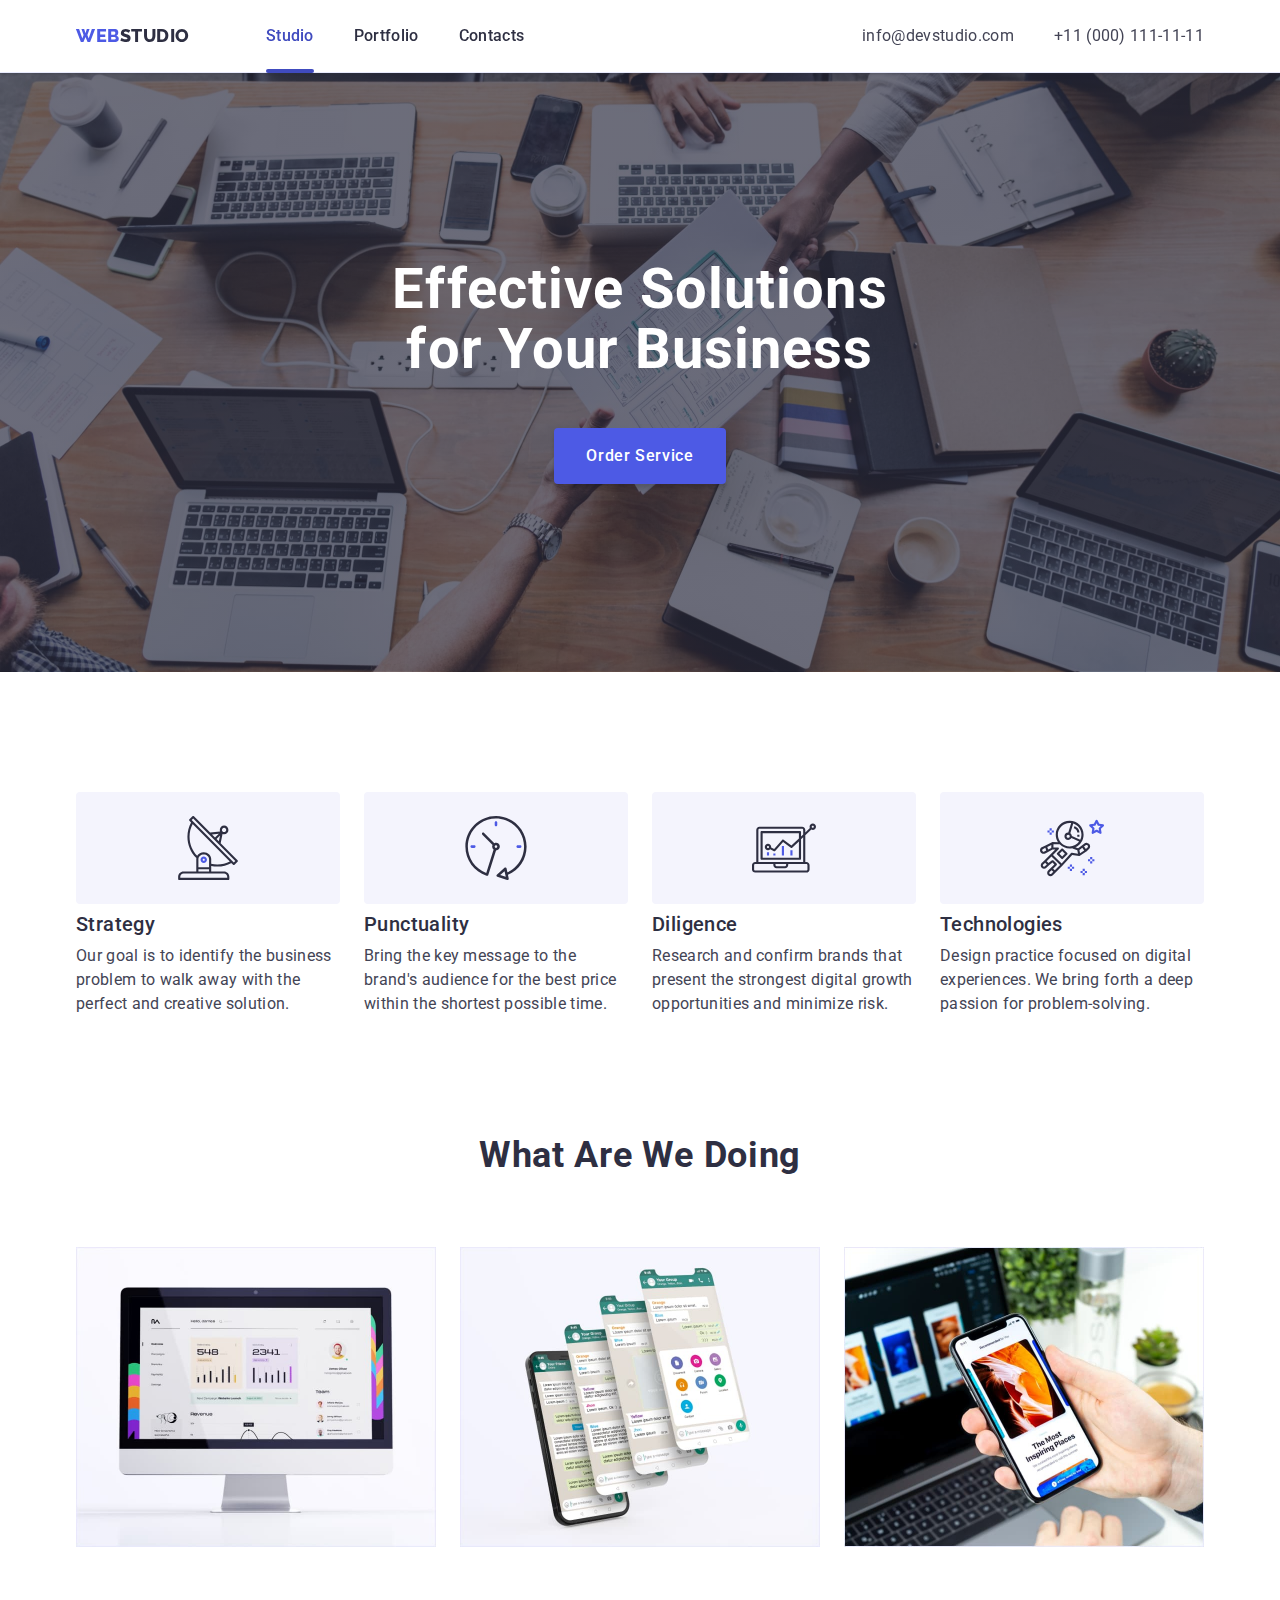
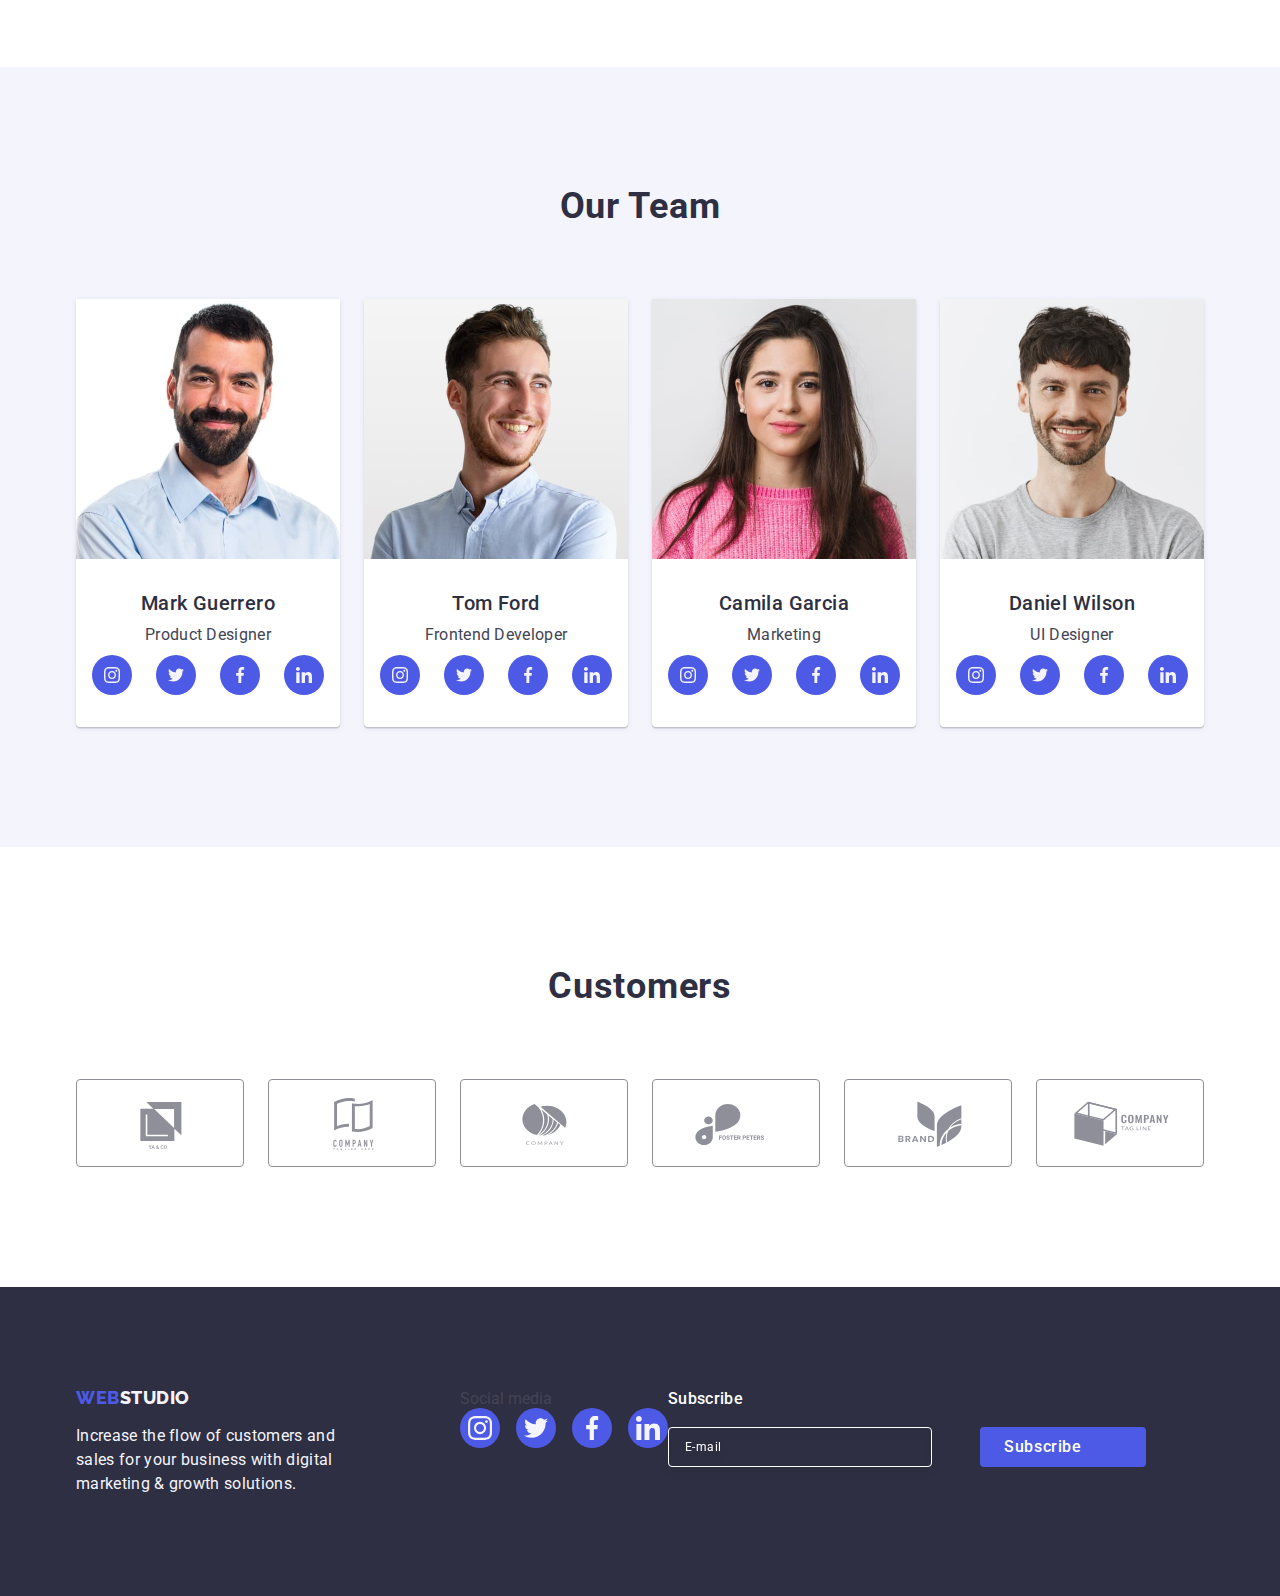
==== index.html @ 24691a75 "Initial commit" ====
<!DOCTYPE html>
<html lang="en">
  <head>
    <meta charset="UTF-8" />
    <meta http-equiv="X-UA-Compatible" content="IE=edge" />
    <meta name="viewport" content="width=device-width, initial-scale=1.0" />
    <title>WebStudio</title>
    <link rel="preconnect" href="https://fonts.googleapis.com" />
    <link rel="preconnect" href="https://fonts.gstatic.com" crossorigin />
    <link
      href="https://fonts.googleapis.com/css2?family=Raleway:wght@800&family=Roboto:wght@400;500;700&display=swap"
      rel="stylesheet"
    />
    <link
      rel="stylesheet"
      href="https://cdnjs.cloudflare.com/ajax/libs/modern-normalize/1.1.0/modern-normalize.min.css"
    />
    <link rel="stylesheet" href="./css/styles.css" />
  </head>

  <body>
    <header class="header">
      <div class="container header-nav">
        <nav class="navigations">
          <a href="./index.html" class="logo-nav logo-nav-common link"
            >Web<span class="logo-dark">Studio</span></a
          >
          <ul class="list menu-list">
            <li class="nav-list">
              <a href="./index.html" class="menu-item link active">Studio</a>
            </li>
            <li class="nav-list">
              <a href="./portfolio.html" class="menu-item link">Portfolio</a>
            </li>
            <li class="nav-list">
              <a href="" class="menu-item link">Contacts</a>
            </li>
          </ul>
        </nav>
        <address class="contacts-menu">
          <ul class="list contacts-list">
            <li class="contact">
              <a href="mailto:info@devstudio.com" class="contact-item link"
                >info@devstudio.com</a
              >
            </li>
            <li class="contact">
              <a href="tel:+110001111111" class="contact-item link"
                >+11 (000) 111-11-11</a
              >
            </li>
          </ul>
        </address>
      </div>
    </header>

    <main>
      <!------ Hero ------->

      <section class="hero">
        <div class="container">
          <h1 class="hero-title">Effective Solutions for Your Business</h1>
          <button type="button" class="button primary-button" data-modal-open>
            Order Service
          </button>
        </div>
      </section>

      <!------ Section 1 ------>
      <section class="advatages-description">
        <div class="container">
          <h2 class="visually-hidden">Our advantages</h2>
          <ul class="list advatages-list">
            <li class="item">
              <div class="advantages-icons-wrapper">
                <svg class="advantages-icons" width="64" height="64">
                  <use href="./images/icons.svg#icon-antenna"></use>
                </svg>
              </div>
              <h3 class="item-title">Strategy</h3>
              <p class="item-description">
                Our goal is to identify the business problem to walk away with
                the perfect and creative solution.
              </p>
            </li>
            <li class="item">
              <div class="advantages-icons-wrapper">
                <svg class="advantages-icons" width="64" height="64">
                  <use href="./images/icons.svg#icon-clock"></use>
                </svg>
              </div>
              <h3 class="item-title">Punctuality</h3>
              <p class="item-description">
                Bring the key message to the brand's audience for the best price
                within the shortest possible time.
              </p>
            </li>
            <li class="item">
              <div class="advantages-icons-wrapper">
                <svg class="advantages-icons" width="64" height="64">
                  <use href="./images/icons.svg#icon-diagram"></use>
                </svg>
              </div>
              <h3 class="item-title">Diligence</h3>
              <p class="item-description">
                Research and confirm brands that present the strongest digital
                growth opportunities and minimize risk.
              </p>
            </li>
            <li class="item">
              <div class="advantages-icons-wrapper">
                <svg class="advantages-icons" width="64" height="64">
                  <use href="./images/icons.svg#icon-astronaut"></use>
                </svg>
              </div>
              <h3 class="item-title">Technologies</h3>
              <p class="item-description">
                Design practice focused on digital experiences. We bring forth a
                deep passion for problem-solving.
              </p>
            </li>
          </ul>
        </div>
      </section>

      <!-- Section 2 -->

      <section class="work-examples">
        <div class="container">
          <h2 class="section-title">What are we doing</h2>
          <ul class="list works-list">
            <li class="item">
              <img
                src="./images/img1-section2.jpg"
                alt="computer"
                width="360"
                height="300"
              />
            </li>
            <li class="item">
              <img
                src="./images/img2-section2.jpg"
                alt="phone screens"
                width="360"
                height="300"
              />
            </li>
            <li class="item">
              <img
                src="./images/img3-section2.jpg"
                alt="phone"
                width="360"
                height="300"
              />
            </li>
          </ul>
        </div>
      </section>

      <!-- Section 3 -->

      <section class="team-members-cards">
        <div class="container">
          <h2 class="section-title">Our Team</h2>
          <ul class="list team-list">
            <li class="team-member-card">
              <img
                src="./images/people1-mark.jpg"
                alt="Mark Guerrero"
                width="264"
                height="260"
                class="person-image"
              />
              <div class="wrapper">
                <h3 class="item-title">Mark Guerrero</h3>
                <p class="item-description card-description">
                  Product Designer
                </p>
                <ul class="icon-list list">
                  <li class="personal-social-media">
                    <a
                      href=""
                      class="icon-link link"
                      aria-label="link to Instagram"
                      target="_blank"
                      rel="noopener noreferrer"
                    >
                      <svg class="icon-img" width="16" height="16">
                        <use href="./images/icons.svg#icon-instagram"></use>
                      </svg>
                    </a>
                  </li>
                  <li class="personal-social-media">
                    <a
                      href=""
                      class="icon-link link"
                      aria-label="link to Twitter"
                      target="_blank"
                      rel="noopener noreferrer"
                    >
                      <svg class="icon-img" width="16" height="16">
                        <use href="./images/icons.svg#icon-twitter"></use>
                      </svg>
                    </a>
                  </li>
                  <li class="personal-social-media">
                    <a
                      href=""
                      class="icon-link link"
                      aria-label="link to Facebook"
                      target="_blank"
                      rel="noopener noreferrer"
                    >
                      <svg class="icon-img" width="16" height="16">
                        <use href="./images/icons.svg#icon-facebook"></use>
                      </svg>
                    </a>
                  </li>
                  <li class="personal-social-media">
                    <a
                      href=""
                      class="icon-link link"
                      aria-label="link to Linkedin"
                      target="_blank"
                      rel="noopener noreferrer"
                    >
                      <svg class="icon-img" width="16" height="16">
                        <use href="./images/icons.svg#icon-linkedin"></use>
                      </svg>
                    </a>
                  </li>
                </ul>
              </div>
            </li>
            <li class="team-member-card">
              <img
                src="./images/people2-tom.jpg"
                alt="Tom Ford"
                width="264"
                height="260"
                class="person-image"
              />
              <div class="wrapper">
                <h3 class="item-title">Tom Ford</h3>
                <p class="item-description card-description">
                  Frontend Developer
                </p>
                <ul class="icon-list list">
                  <li class="personal-social-media">
                    <a
                      href=""
                      class="icon-link link"
                      aria-label="link to Instagram"
                      target="_blank"
                      rel="noopener noreferrer"
                    >
                      <svg class="icon-img" width="16" height="16">
                        <use href="./images/icons.svg#icon-instagram"></use>
                      </svg>
                    </a>
                  </li>
                  <li class="personal-social-media">
                    <a
                      href=""
                      class="icon-link link"
                      aria-label="link to Twitter"
                      target="_blank"
                      rel="noopener noreferrer"
                    >
                      <svg class="icon-img" width="16" height="16">
                        <use href="./images/icons.svg#icon-twitter"></use>
                      </svg>
                    </a>
                  </li>
                  <li class="personal-social-media">
                    <a
                      href=""
                      class="icon-link link"
                      aria-label="link to Facebook"
                      target="_blank"
                      rel="noopener noreferrer"
                    >
                      <svg class="icon-img" width="16" height="16">
                        <use href="./images/icons.svg#icon-facebook"></use>
                      </svg>
                    </a>
                  </li>
                  <li class="personal-social-media">
                    <a
                      href=""
                      class="icon-link link"
                      aria-label="link to Linkedin"
                      target="_blank"
                      rel="noopener noreferrer"
                    >
                      <svg class="icon-img" width="16" height="16">
                        <use href="./images/icons.svg#icon-linkedin"></use>
                      </svg>
                    </a>
                  </li>
                </ul>
              </div>
            </li>
            <li class="team-member-card">
              <img
                src="./images/people3-camila.jpg"
                alt="Camila Garcia"
                width="264"
                height="260"
                class="person-image"
              />
              <div class="wrapper">
                <h3 class="item-title">Camila Garcia</h3>
                <p class="item-description card-description">Marketing</p>
                <ul class="icon-list list">
                  <li class="personal-social-media">
                    <a
                      href=""
                      class="icon-link link"
                      aria-label="link to Instagram"
                      target="_blank"
                      rel="noopener noreferrer"
                    >
                      <svg class="icon-img" width="16" height="16">
                        <use href="./images/icons.svg#icon-instagram"></use>
                      </svg>
                    </a>
                  </li>
                  <li class="personal-social-media">
                    <a
                      href=""
                      class="icon-link link"
                      aria-label="link to Twitter"
                      target="_blank"
                      rel="noopener noreferrer"
                    >
                      <svg class="icon-img" width="16" height="16">
                        <use href="./images/icons.svg#icon-twitter"></use>
                      </svg>
                    </a>
                  </li>
                  <li class="personal-social-media">
                    <a
                      href=""
                      class="icon-link link"
                      aria-label="link to Facebook"
                      target="_blank"
                      rel="noopener noreferrer"
                    >
                      <svg class="icon-img" width="16" height="16">
                        <use href="./images/icons.svg#icon-facebook"></use>
                      </svg>
                    </a>
                  </li>
                  <li class="personal-social-media">
                    <a
                      href=""
                      class="icon-link link"
                      aria-label="link to Linkedin"
                      target="_blank"
                      rel="noopener noreferrer"
                    >
                      <svg class="icon-img" width="16" height="16">
                        <use href="./images/icons.svg#icon-linkedin"></use>
                      </svg>
                    </a>
                  </li>
                </ul>
              </div>
            </li>
            <li class="team-member-card">
              <img
                src="./images/people4-daniel.jpg"
                alt="Daniel Wilson"
                width="264"
                height="260"
                class="person-image"
              />
              <div class="wrapper">
                <h3 class="item-title">Daniel Wilson</h3>
                <p class="item-description card-description">UI Designer</p>
                <ul class="icon-list list">
                  <li class="personal-social-media">
                    <a
                      href=""
                      class="icon-link link"
                      aria-label="link to Instagram"
                      target="_blank"
                      rel="noopener noreferrer"
                    >
                      <svg class="icon-img" width="16" height="16">
                        <use href="./images/icons.svg#icon-instagram"></use>
                      </svg>
                    </a>
                  </li>
                  <li class="personal-social-media">
                    <a
                      href=""
                      class="icon-link link"
                      aria-label="link to Twitter"
                      target="_blank"
                      rel="noopener noreferrer"
                    >
                      <svg class="icon-img" width="16" height="16">
                        <use href="./images/icons.svg#icon-twitter"></use>
                      </svg>
                    </a>
                  </li>
                  <li class="personal-social-media">
                    <a
                      href=""
                      class="icon-link link"
                      aria-label="link to Facebook"
                      target="_blank"
                      rel="noopener noreferrer"
                    >
                      <svg class="icon-img" width="16" height="16">
                        <use href="./images/icons.svg#icon-facebook"></use>
                      </svg>
                    </a>
                  </li>
                  <li class="personal-social-media">
                    <a
                      href=""
                      class="icon-link link"
                      aria-label="link to Linkedin"
                      target="_blank"
                      rel="noopener noreferrer"
                    >
                      <svg class="icon-img" width="16" height="16">
                        <use href="./images/icons.svg#icon-linkedin"></use>
                      </svg>
                    </a>
                  </li>
                </ul>
              </div>
            </li>
          </ul>
        </div>
      </section>

      <!-- Section 4 -->
      <section class="customers-section">
        <div class="container">
          <h2 class="section-title">Customers</h2>
          <ul class="customers-list list">
            <li class="customers-item">
              <a
                href=""
                class="customers-link"
                aria-label="link to Company"
                target="_blank"
                rel="noopener noreferrer"
              >
                <svg class="customer-logo" width="104" height="56">
                  <use href="./images/icons.svg#icon-company-1"></use>
                </svg>
              </a>
            </li>
            <li class="customers-item">
              <a
                href=""
                class="customers-link"
                aria-label="link to Company"
                target="_blank"
                rel="noopener noreferrer"
              >
                <svg class="customer-logo" width="104" height="56">
                  <use href="./images/icons.svg#icon-company-2"></use>
                </svg>
              </a>
            </li>
            <li class="customers-item">
              <a
                href=""
                class="customers-link"
                aria-label="link to Company"
                target="_blank"
                rel="noopener noreferrer"
              >
                <svg class="customer-logo" width="104" height="56">
                  <use href="./images/icons.svg#icon-company-3"></use>
                </svg>
              </a>
            </li>
            <li class="customers-item">
              <a
                href=""
                class="customers-link"
                aria-label="link to Company"
                target="_blank"
                rel="noopener noreferrer"
              >
                <svg class="customer-logo" width="104" height="56">
                  <use href="./images/icons.svg#icon-company-4"></use>
                </svg>
              </a>
            </li>
            <li class="customers-item">
              <a
                href=""
                class="customers-link"
                aria-label="link to Company"
                target="_blank"
                rel="noopener noreferrer"
              >
                <svg class="customer-logo" width="104" height="56">
                  <use href="./images/icons.svg#icon-company-5"></use>
                </svg>
              </a>
            </li>
            <li class="customers-item">
              <a
                href=""
                class="customers-link"
                aria-label="link to Company"
                target="_blank"
                rel="noopener noreferrer"
              >
                <svg class="customer-logo" width="104" height="56">
                  <use href="./images/icons.svg#icon-company-6"></use>
                </svg>
              </a>
            </li>
          </ul>
        </div>
      </section>
    </main>

    <!-- Footer -->
    <footer class="footer">
      <div class="container footer-wrapper">
        <div class="footer-left-side">
          <a
            href="./index.html"
            class="logo-nav logo-nav-common link footer-logo"
            >Web<span class="logo-light">Studio</span></a
          >
          <p class="footer-text">
            Increase the flow of customers and sales for your business with
            digital marketing & growth solutions.
          </p>
        </div>
        <div>
          <p class="social-media-text">Social media</p>
          <ul class="social-media-list list">
            <li class="social-media-item">
              <a
                href=""
                class="icon-link"
                aria-label="link to Instagram"
                target="_blank"
                rel="noopener noreferrer"
              >
                <svg class="icon-img" width="24" height="24">
                  <use href="./images/icons.svg#icon-instagram"></use>
                </svg>
              </a>
            </li>
            <li class="social-media-item">
              <a
                href=""
                class="icon-link"
                aria-label="link to Twitter"
                target="_blank"
                rel="noopener noreferrer"
              >
                <svg class="icon-img" width="24" height="24">
                  <use href="./images/icons.svg#icon-twitter"></use>
                </svg>
              </a>
            </li>
            <li class="social-media-item">
              <a
                href=""
                class="icon-link"
                aria-label="link to Facebook"
                target="_blank"
                rel="noopener noreferrer"
              >
                <svg class="icon-img" width="24" height="24">
                  <use href="./images/icons.svg#icon-facebook"></use>
                </svg>
              </a>
            </li>
            <li class="social-media-item">
              <a
                href=""
                class="icon-link"
                aria-label="link to Linkedin"
                target="_blank"
                rel="noopener noreferrer"
              >
                <svg class="icon-img" width="24" height="24">
                  <use href="./images/icons.svg#icon-linkedin"></use>
                </svg>
              </a>
            </li>
          </ul>
        </div>

        <div class="footer-form-container">
          <p class="social-media-form-text">Subscribe</p>
          <form class="footer-form">
            <label class="footer-form-label">
              <input
                type="email"
                name="email"
                required
                class="footer-form-email"
                placeholder="E-mail"
              />
            </label>
            <button type="submit" class="footer-form-button button">
              Subscribe
              <svg class="subscribe-footer-icon" width="24" height="24">
                <use href="./images/icons.svg#icon-telegram"></use>
              </svg>
            </button>
          </form>
        </div>
      </div>
    </footer>

    <!-- Modal window -->

    <div class="backdrop is-hidden" data-modal>
      <div class="modal">
        <button type="button" class="close-button" data-modal-close>
          <svg class="icon-close" width="8" height="8">
            <use href="./images/icons.svg#icon-close"></use>
          </svg>
        </button>
        <p class="form-title">Leave your contacts and we will call you back</p>

        <form class="form-modal">
          <div class="modal-form-wrapper">
            <label class="form-field" for="user-name">Name</label>
            <div class="input-wrapper">
              <input
                type="text"
                name="user-name"
                id="user-name"
                required
                class="form-input"
                pattern="[a-zA-Z]+"
                minlength="2"
              />
              <svg class="form-icon" width="18" height="24">
                <use href="./images/icons.svg#icon-person"></use>
              </svg>
            </div>
          </div>

          <div class="modal-form-wrapper">
            <label class="form-field" for="user-phone-number">Phone</label>
            <div class="input-wrapper">
              <input
                type="tel"
                name="phone-number"
                id="user-phone-number"
                required
                class="form-input"
                pattern="[0-9]{3}-[0-9]{3}-[0-9]{2}-[0-9]{2}"
                title="XXX-XXX-XX-XX"
              />
              <svg class="form-icon" width="18" height="24">
                <use href="./images/icons.svg#icon-phone"></use>
              </svg>
            </div>
          </div>

          <div class="modal-form-wrapper">
            <label class="form-field" for="user-email">Email</label>
            <div class="input-wrapper">
              <input
                type="email"
                name="user-email"
                id="user-email"
                required
                class="form-input"
              />
              <svg class="form-icon" width="18" height="24">
                <use href="./images/icons.svg#icon-email"></use>
              </svg>
            </div>
          </div>

          <div class="modal-form-wrapper textarea-container">
            <label class="form-field" for="user-comment"> Comment</label>
            <textarea
              name="user-comment"
              id="user-comment"
              placeholder="Text input"
              class="user-comment"
            ></textarea>
          </div>

          <div class="user-policy-wrapper">
            <input
              type="checkbox"
              name="user-privacy"
              id="user-privacy"
              value="true"
              required
              class="checkbox-form visually-hidden"
            />
            <label class="checkbox-description" for="user-privacy">
              <span class="icon-checkboks">
                <svg class="icon-policy" width="10" height="8">
                  <use href="./images/icons.svg#icon-policy"></use>
                </svg>
              </span>
              I accept the terms and conditions of the&nbsp;
              <a href="" class="policy-link">Privacy Policy</a>
            </label>
          </div>

          <button type="submit" class="primary-button button">Send</button>
        </form>
      </div>
    </div>

    <script src="./js/modal.js"></script>
  </body>
</html>
---- css/styles.css ----
:root {
  --primary-brand-color: #4d5ae5;
  --hover-color: #404bbf;
  --primary-text-color: #434455;
  --headings-text-color: #2e2f42;
  --white-text-color: #ffffff;
  --light-text-color: #f4f4fd;
  --accent-color: #e7e9fc;
  --stroke-logo-color: #8e8f99;
  --green-hover-color: #31d0aa;
  --modal-background-color: #fcfcfc;
  --timing-function: cubic-bezier(0.4, 0, 0.2, 1);
}

body {
  padding-top: 72px;

  font-family: 'Roboto', sans-serif;
  font-weight: 400;
  font-size: 16px;

  background-color: var(--white-text-color);
  color: var(--primary-text-color);
}

/* Resets */
h1,
h2,
h3,
h4,
p {
  margin-top: 0;
  margin-bottom: 0;
}

ul {
  margin-top: 0;
  margin-bottom: 0;
  padding-left: 0;
}

img {
  display: block;
}

/* Links reset */

.link {
  text-decoration: none;
}

/* Lists reset */

.list {
  list-style: none;
}

/**
  |============================
  | Header
  |============================
*/
.header {
  border-bottom: 1px solid var(--accent-color);
  box-shadow: 0px 2px 1px rgba(46, 47, 66, 0.08),
    0px 1px 1px rgba(46, 47, 66, 0.16), 0px 1px 6px rgba(46, 47, 66, 0.08);
  background-color: var(--white-text-color);

  position: fixed;
  top: 0;
  left: 0;
  z-index: 100;
  width: 100%;
}

.container {
  width: 1158px;
  padding-left: 15px;
  padding-right: 15px;
  margin-left: auto;
  margin-right: auto;
}

.header-nav {
  display: flex;
  align-items: center;
}

.navigations {
  display: flex;
  align-items: center;
}

/* Logo */

.logo-nav {
  font-family: 'Raleway', sans-serif;
  font-weight: 800;
  font-size: 18px;
  line-height: 1.17;
  letter-spacing: 0.03em;
  text-transform: uppercase;
}

.logo-nav-common {
  color: var(--primary-brand-color);
}

.logo-dark {
  color: var(--headings-text-color);
}

.logo-light {
  color: var(--light-text-color);
}

/* Navigation menu */

.menu-item.active {
  position: relative;
  color: var(--hover-color);
}

.active::after {
  position: absolute;
  left: 0;
  bottom: -1px;
  content: '';
  display: block;
  width: 100%;
  height: 4px;

  background: var(--hover-color);
  border-radius: 2px;
}

.menu-list {
  display: flex;
  gap: 40px;
}

.menu-item {
  display: block;
  padding-top: 24px;
  padding-bottom: 24px;

  font-weight: 500;
  line-height: 1.5;
  letter-spacing: 0.02em;
  color: var(--headings-text-color);

  transition-property: color;
  transition-duration: 250ms;
  transition-timing-function: var(--timing-function);
}

.navigations .logo-nav {
  margin-right: 76px;
}

.menu-item:hover,
.menu-item:focus,
.contact-item:hover,
.contact-item:focus {
  color: var(--hover-color);
}

/* Contacts menu */

.contacts-menu {
  font-style: normal;
  margin-left: auto;
}

.contacts-list {
  display: flex;
  gap: 40px;
}

.contact-item {
  padding-top: 24px;
  padding-bottom: 24px;

  line-height: 1.5;
  letter-spacing: 0.02em;
  color: var(--primary-text-color);

  transition-property: color;
  transition-duration: 250ms;
  transition-timing-function: var(--timing-function);
}

/**
    |============================
    | Hero
    |============================
  */
.hero {
  padding-top: 188px;
  padding-bottom: 188px;
  max-width: 1440px;
  margin-left: auto;
  margin-right: auto;
  background-image: linear-gradient(
      rgba(46, 47, 66, 0.7),
      rgba(46, 47, 66, 0.7)
    ),
    url('../images/hero.jpg');
  background-color: var(--headings-text-color);
  background-position: center;
  background-size: cover;
  background-repeat: no-repeat;
}

.hero-title {
  max-width: 496px;
  margin-right: auto;
  margin-left: auto;
  margin-bottom: 48px;

  font-weight: 700;
  font-size: 56px;
  line-height: 1.07;
  letter-spacing: 0.02em;
  text-align: center;
  color: var(--white-text-color);
}

/* Buttons */

.button {
  font-weight: 500;
  font-size: 16px;
  line-height: 1.5;
  letter-spacing: 0.04em;
  cursor: pointer;
}

.primary-button {
  display: block;
  min-width: 169px;
  margin-left: auto;
  margin-right: auto;
  padding: 16px 32px;

  color: var(--white-text-color);
  background-color: var(--primary-brand-color);
  border: none;
  box-shadow: 0px 4px 4px rgba(0, 0, 0, 0.15);
  border-radius: 4px;

  transition-property: background-color;
  transition-duration: 250ms;
  transition-timing-function: var(--timing-function);
}

.secondary-button {
  padding: 12px 24px;
  color: var(--primary-brand-color);
  background-color: var(--light-text-color);
  border: 1px solid var(--accent-color);
  border-radius: 4px;

  transition: color 250ms var(--timing-function),
    background-color 250ms var(--timing-function),
    box-shadow 250ms var(--timing-function),
    border-color 250ms var(--timing-function);
}

.secondary-button-item:not(:last-child) {
  margin-right: 24px;
}

.primary-button:hover,
.primary-button:focus,
.secondary-button:hover,
.secondary-button:focus {
  color: var(--white-text-color);
  background-color: var(--hover-color);
}

.secondary-button:hover,
.secondary-button:focus {
  box-shadow: 0px 3px 1px rgba(0, 0, 0, 0.1), 0px 2px 1px rgba(0, 0, 0, 0.08),
    0px 2px 2px rgba(0, 0, 0, 0.12);
  border: 1px solid;
  border-color: transparent;
}

/**
    |============================
    | Section 1
    |============================
  */
.visually-hidden {
  position: absolute;
  width: 1px;
  height: 1px;
  margin: -1px;
  border: 0;
  padding: 0;

  white-space: nowrap;
  clip-path: inset(100%);
  clip: rect(0 0 0 0);
  overflow: hidden;
}

.advatages-description {
  padding-top: 120px;
  padding-bottom: 120px;
}

.advatages-list {
  display: flex;
  gap: 24px;
}

.advatages-list .item {
  flex-basis: calc((100% - 72px) / 4);
}

.advantages-icons-wrapper {
  display: flex;
  justify-content: center;
  align-items: center;
  width: 264px;
  height: 112px;
  margin-bottom: 8px;
  background-color: var(--light-text-color);
  border-radius: 4px;
}

.item-title {
  margin-bottom: 8px;

  font-weight: 500;
  font-size: 20px;
  line-height: 1.2;
  letter-spacing: 0.02em;

  color: var(--headings-text-color);
}

.item-description {
  line-height: 1.5;
  letter-spacing: 0.02em;
}

/**
    |============================
    | Section 2
    |============================
  */
.work-examples {
  padding-bottom: 120px;
}

.section-title {
  margin-bottom: 72px;

  font-weight: 700;
  font-size: 36px;
  line-height: 1.1;
  text-align: center;
  letter-spacing: 0.02em;
  text-transform: capitalize;

  color: var(--headings-text-color);
}

.works-list {
  display: flex;
}

.works-list .item {
  flex-basis: calc((100% - 48px) / 3);
}

.works-list .item:not(:last-child) {
  margin-right: 24px;
}

/**
    |============================
    | Section 3
    |============================
  */

.team-members-cards {
  padding-top: 120px;
  padding-bottom: 120px;
  background-color: var(--light-text-color);
}

.team-list {
  display: flex;
  gap: 24px;
  text-align: center;
}

.team-member-card {
  flex-basis: calc((100% - 72px) / 4);

  background-color: var(--white-text-color);
  box-shadow: 0px 1px 6px rgba(46, 47, 66, 0.08),
    0px 1px 1px rgba(46, 47, 66, 0.16), 0px 2px 1px rgba(46, 47, 66, 0.08);
  border-radius: 0px 0px 4px 4px;
}

.wrapper {
  padding: 32px 0;
}

.card-description {
  margin-bottom: 8px;
}

.icon-list {
  display: flex;
  justify-content: center;
  gap: 24px;
}

.icon-link {
  display: flex;
  justify-content: center;
  align-items: center;
  width: 40px;
  height: 40px;
  background-color: var(--primary-brand-color);
  border-radius: 50%;

  transition-property: background-color;
  transition-duration: 250ms;
  transition-timing-function: var(--timing-function);
}

.personal-social-media > .icon-link:hover,
.personal-social-media > .icon-link:focus {
  background-color: var(--hover-color);
}

.icon-img {
  fill: var(--light-text-color);
}

/**
    |============================
    | Section 4
    |============================
  */

.customers-section {
  padding-top: 120px;
  padding-bottom: 120px;
}
.customers-item {
  flex-basis: calc((100% - 120px) / 6);
  height: 88px;
}

.customers-list {
  display: flex;
  gap: 24px;
}

.customers-link {
  display: flex;
  align-items: center;
  justify-content: center;
  height: 100%;
  border: 1px solid var(--stroke-logo-color);
  border-radius: 4px;
  color: var(--stroke-logo-color);

  transition: border-color 250ms var(--timing-function),
    color 250ms var(--timing-function);
}

.customers-link:hover,
.customers-link:focus {
  color: var(--hover-color);
  border: 1px solid;
  border-color: var(--hover-color);
}

.customer-logo {
  fill: currentColor;
}

/**
    |============================
    | Footer
    |============================
  */

.footer-wrapper {
  display: flex;
  align-items: baseline;
}

.footer-left-side {
  margin-right: 120px;
}

.footer-logo {
  display: inline-block;
  margin-bottom: 16px;
}

.footer {
  padding-top: 100px;
  padding-bottom: 100px;

  background-color: var(--headings-text-color);
}

.footer-text {
  width: 264px;
  line-height: 1.5;
  letter-spacing: 0.02em;
  color: var(--light-text-color);
}

.footer-social-media-wrapper {
  margin-right: 80px;
}

.social-media-list {
  display: flex;
  gap: 16px;
}

.social-media-form-text {
  margin-bottom: 16px;
  font-weight: 500;
  line-height: 1.5;
  letter-spacing: 0.02em;
  color: var(--white-text-color);
}

.social-media-item > .icon-link:hover,
.social-media-item > .icon-link:focus {
  background-color: var(--green-hover-color);
}

.footer-form {
  display: flex;
  align-items: center;
  gap: 24px;
  
}

.footer-form-label {
  margin-right: 24px;
}

.footer-form-email {
  width: 264px;
  height: 40px;
  padding: 8px 16px;

  font-size: 12px;
  line-height: 1.5;
  letter-spacing: 0.04em;
  border: 1px solid var(--white-text-color);
  filter: drop-shadow(0px 4px 4px rgba(0, 0, 0, 0.15));
  border-radius: 4px;
  background-color: transparent;
  color: var(--white-text-color);
}

.footer-form-email::placeholder {
  font-size: 12px;
  line-height: 2;
  letter-spacing: 0.04em;

  color: var(--white-text-color);
}

.footer-form-button {
  display: flex;
  align-items: center;
  justify-content: center;
  padding: 8px 24px;
  min-width: 165px;
  color: var(--white-text-color);
  border-radius: 4px;
  background-color: var(--primary-brand-color);
  border: none;
}

.subscribe-footer-icon {
  margin-left: 16px;
  fill: var(--white-text-color);
}

/**
    |============================
    | Portfolio
    |============================
  */

.cards-section {
  padding-top: 96px;
  padding-bottom: 120px;
}

.button-list {
  display: flex;
  justify-content: center;
  margin-bottom: 72px;
}

.card-list {
  display: flex;
  flex-wrap: wrap;
}

.item-title-link {
  color: var(--headings-text-color);
}

.item-description-link {
  color: var(--primary-text-color);
}

.card {
  width: calc((100% - 48px) / 3);
  margin-right: 24px;
  margin-bottom: 48px;
}

.card-link {
  display: block;

  transition-property: box-shadow;
  transition-duration: 250ms;
  transition-timing-function: var(--timing-function);
}

.card-link:hover,
.card-link:focus {
  box-shadow: 0px 1px 6px rgba(46, 47, 66, 0.08),
    0px 1px 1px rgba(46, 47, 66, 0.16), 0px 2px 1px rgba(46, 47, 66, 0.08);
}

.wrapper-cards {
  padding: 32px 16px;
  border: 1px solid var(--accent-color);
  border-top: none;
}

.card:nth-child(3n) {
  margin-right: 0;
}

.card:nth-last-child(-n + 3) {
  margin-bottom: 0;
}

.card-link .item-title,
.card-link .item-description {
  margin-left: 16px;
}

.thumb {
  position: relative;

  overflow: hidden;
}

.thumb-text {
  position: absolute;
  top: 0;
  left: 0;
  width: 100%;
  height: 100%;
  padding-top: 40px;
  padding-bottom: 40px;
  padding-right: 32px;
  padding-left: 32px;

  line-height: 1.5;
  letter-spacing: 0.02em;
  color: var(--light-text-color);
  background-color: var(--primary-brand-color);

  transform: translateY(100%);
  transition: transform 250ms var(--timing-function);
  overflow: auto;
}

.card-link:hover .thumb-text,
.card-link:focus .thumb-text {
  transform: translateY(0);
}

/**
    |============================
    | Modal
    |============================
  */
  .backdrop {
    position: fixed;
    top: 0;
    left: 0;
    width: 100%;
    height: 100%;
  
    background-color: rgba(46, 47, 66, 0.4);
    opacity: 1;
    transition: opacity 250ms var(--timing-function),
      visibility 250ms var(--timing-function);
  }
  
  .is-hidden {
    opacity: 0;
    visibility: hidden;
    pointer-events: none;
  }
  
  .backdrop.is-hidden .modal {
    transform: translate(-50%, -50%) scale(0.9);
    opacity: 0;
  }
  
  .modal {
    position: absolute;
    top: 50%;
    left: 50%;
    transform: translate(-50%, -50%) scale(1);
    min-width: 408px;
    min-height: 584px;
    padding: 72px 24px 24px 24px;
  
    background-color: var(--modal-background-color);
    box-shadow: 0px 1px 1px rgba(0, 0, 0, 0.14), 0px 1px 3px rgba(0, 0, 0, 0.12),
      0px 2px 1px rgba(0, 0, 0, 0.2);
    border-radius: 4px;
    opacity: 1;
    transition: transform 250ms var(--timing-function);
  }
  
  .close-button {
    position: absolute;
    top: 24px;
    right: 24px;
  
    width: 24px;
    height: 24px;
    padding: 0;
    display: flex;
    justify-content: center;
    align-items: center;
  
    background-color: var(--accent-color);
    border: 1px solid rgba(0, 0, 0, 0.1);
    border-radius: 50%;
  
    cursor: pointer;
    transition: background-color 250ms var(--timing-function),
      border 250ms var(--timing-function);
  }
  
  .close-button:hover,
  .close-button:focus {
    background-color: var(--hover-color);
    border: none;
  }
  
  .close-button:hover .icon-close,
  .close-button:focus .icon-close {
    fill: var(--white-text-color);
  }
  
  .icon-close {
    fill: var(--headings-text-color);
    transition: fill 250ms var(--timing-function);
  }
  
  .form-title {
    margin-bottom: 16px;
  
    font-weight: 500;
    font-size: 16px;
    line-height: 1.5;
    text-align: center;
    letter-spacing: 0.02em;
    color: var(--headings-text-color);
  }
  
  .modal-form-wrapper {
    margin-bottom: 8px;
  }
  
  .textarea-container {
    margin-bottom: 16px;
  }
  
  .form-field {
    display: block;
    margin-bottom: 4px;
    font-size: 12px;
    line-height: 1.17;
    letter-spacing: 0.04em;
  
    color: var(--stroke-logo-color);
  }
  
  .form-field:last-child {
    margin-bottom: 16px;
  }
  
  .input-wrapper {
    position: relative;
    display: block;
  }
  
  .form-input {
    width: 100%;
    height: 40px;
    padding-left: 38px;
  
    border: 1px solid rgba(46, 47, 66, 0.4);
    border-radius: 4px;
    background-color: transparent;
    outline: transparent;
  
    transition: border-color 250ms var(--timing-function);
  }
  
  .form-input:focus-within,
  .user-comment:focus-within {
    outline: none;
    border-color: var(--primary-brand-color);
  }
  
  .form-input:focus-within + .form-icon {
    fill: var(--primary-brand-color);
  }
  
  .form-icon {
    position: absolute;
    top: 50%;
    left: 16px;
    transform: translateY(-50%);
  
    transition: fill 250ms var(--timing-function);
  }
  
  .user-comment {
    width: 100%;
    height: 120px;
    resize: none;
    font-size: 12px;
    line-height: 1.17;
    letter-spacing: 0.04em;
    color: rgba(46, 47, 66, 0.4);
    border: 1px solid rgba(46, 47, 66, 0.4);
    border-radius: 4px;
    background-color: transparent;
    outline: transparent;
    padding: 8px 16px;
  
    transition: border-color 250ms var(--timing-function);
  }
  
  .user-comment::placeholder {
    font-size: 12px;
    line-height: 1.17;
    letter-spacing: 0.04em;
    color: rgba(46, 47, 66, 0.4);
  }
  
  .user-policy-wrapper {
    margin-bottom: 24px;
  }
  
  .checkbox-description {
    font-size: 12px;
    line-height: 1.17;
    letter-spacing: 0.04em;
    color: var(--stroke-logo-color);
  }
  
  .icon-checkboks {
    display: inline-flex;
    align-items: center;
    justify-content: center;
    width: 16px;
    height: 16px;
    margin-right: 8px;
    border: 1px solid rgba(46, 47, 66, 0.4);
    border-radius: 2px;
    fill: transparent;
    cursor: pointer;
  
    /* transition: background-color 250ms var(--timing-function),
      border-color 250ms var(--timing-function), fill 250ms var(--timing-function),
      border 250ms var(--timing-function); */
  
  
  transition: background-color 250ms cubic-bezier(0.4, 0, 0.2, 1), 
  border 250ms cubic-bezier(0.4, 0, 0.2, 1),
   fill 250ms cubic-bezier(0.4, 0, 0.2, 1);
  }
  .checkbox-form:focus-within + .checkbox-description .icon-checkboks {
    outline: 1px solid var(--primary-brand-color);
  }
  
  .checkbox-form:checked + .checkbox-description .icon-checkboks {
    background-color: var(--hover-color);
    /* fill: var(--white-text-color); */
    fill: #F4F4FD; 

    border: none;
    border-color: var(--hover-color);
  
    outline: 1px solid var(--primary-brand-color);
  }
  
  .policy-link {
    color: var(--primary-brand-color);
  }
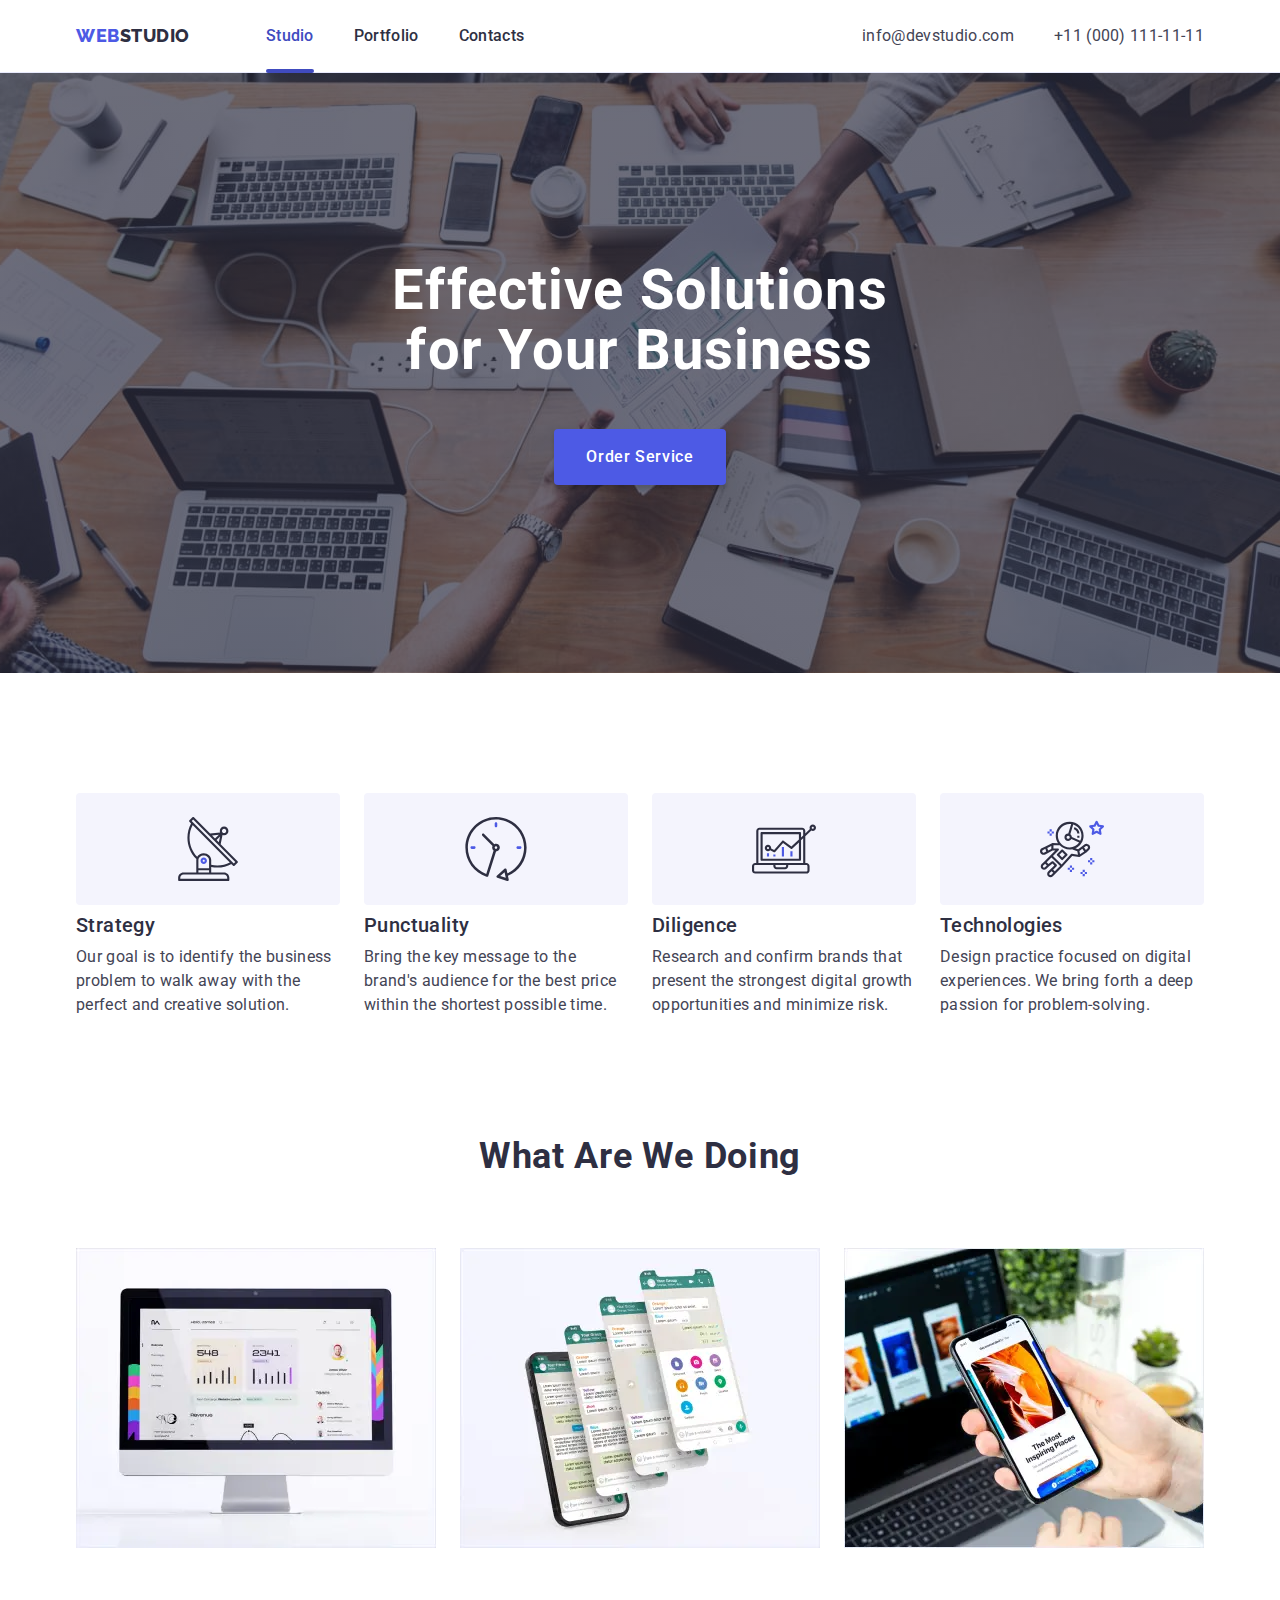
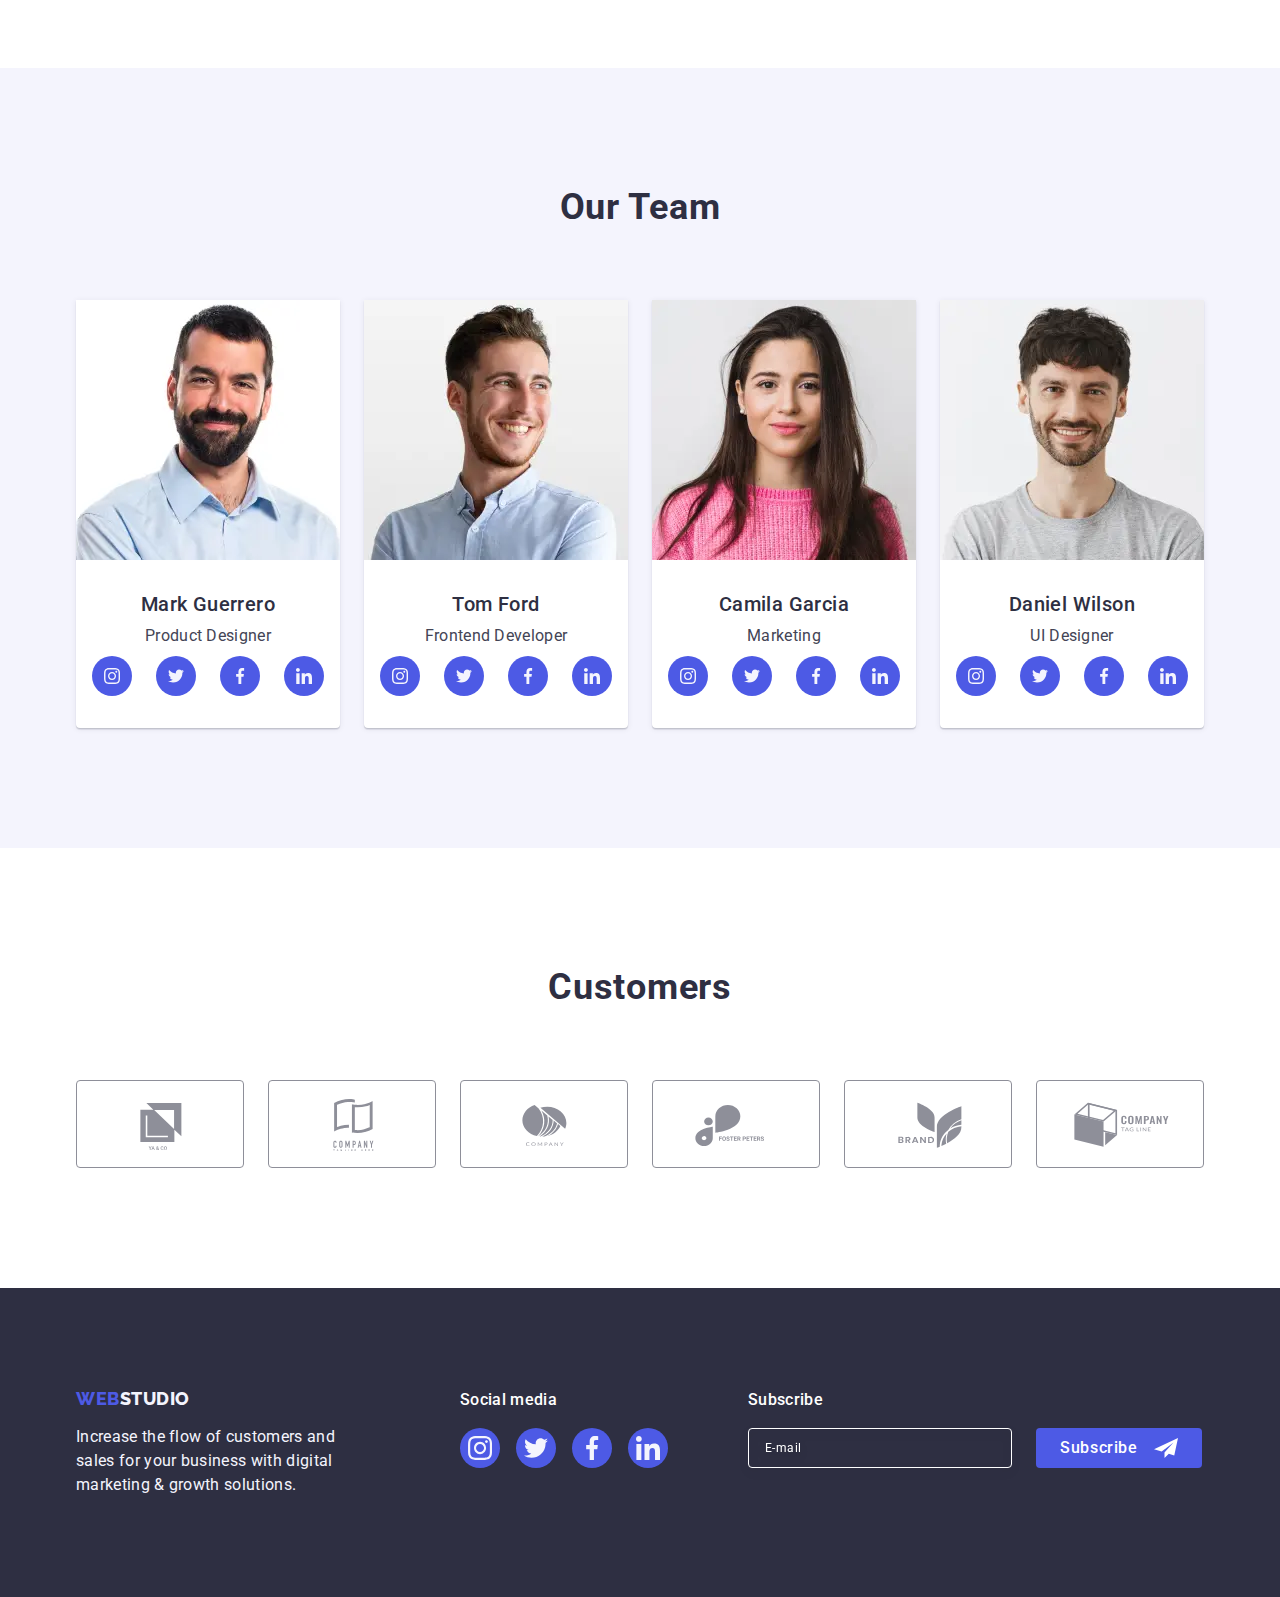
==== commit 85d8d077: "update" ====
--- a/index.html
+++ b/index.html
@@ -17,7 +17,6 @@
     />
     <link rel="stylesheet" href="./css/styles.css" />
   </head>
-
   <body>
     <header class="header">
       <div class="container header-nav">
@@ -37,9 +36,14 @@
             </li>
           </ul>
         </nav>
+        <button type="button" class="mobile-menu-burger">
+          <svg width="32" height="22" class="icon-hamburger js-open-menu">
+            <use href="./images/icons.svg#icon-menu-hamburger"></use>
+          </svg>
+        </button>
         <address class="contacts-menu">
           <ul class="list contacts-list">
-            <li class="contact">
+            <li class="contact tablet-mail">
               <a href="mailto:info@devstudio.com" class="contact-item link"
                 >info@devstudio.com</a
               >
@@ -52,11 +56,114 @@
           </ul>
         </address>
       </div>
+      <div class="mobile-menu-wrapper js-menu-container">
+        <div class="container mobile-menu-container">
+          <div class="nav-button-wrapper">
+            <button
+              type="button"
+              class="close-button mobile-close-button js-close-menu"
+            >
+              <svg width="8" height="8" class="icon-close">
+                <use href="./images/icons.svg#icon-close"></use>
+              </svg>
+            </button>
+            <nav class="navigations-mobile">
+              <ul class="navigations-mobile-list list">
+                <li class="nav-list-mobile">
+                  <a href="./index.html" class="menu-item-mobile link active"
+                    >Studio</a
+                  >
+                </li>
+                <li class="nav-list-mobile">
+                  <a href="./portfolio.html" class="menu-item-mobile link"
+                    >Portfolio</a
+                  >
+                </li>
+                <li class="nav-list-mobile">
+                  <a href="" class="menu-item-mobile link">Contacts</a>
+                </li>
+              </ul>
+            </nav>
+          </div>
+          <div class="mobile-fixed-wrap">
+            <address class="mobile-contact-menu">
+              <ul class="list contacts-list">
+                <li class="contact-mobile">
+                  <a
+                    href="tel:+110001111111"
+                    class="contact-item-mobile-number link"
+                    >+11 (000) 111-11-11</a
+                  >
+                </li>
+                <li class="contact-mobile">
+                  <a
+                    href="mailto:info@devstudio.com"
+                    class="contact-item-mobile link"
+                    >info@devstudio.com</a
+                  >
+                </li>
+              </ul>
+            </address>
+            <ul class="social-media-list social-media-list-mobile list">
+              <li class="social-media-item">
+                <a
+                  href=""
+                  class="icon-link"
+                  aria-label="link to Instagram"
+                  target="_blank"
+                  rel="noopener noreferrer"
+                >
+                  <svg class="icon-img" width="24" height="24">
+                    <use href="./images/icons.svg#icon-instagram"></use>
+                  </svg>
+                </a>
+              </li>
+              <li class="social-media-item">
+                <a
+                  href=""
+                  class="icon-link"
+                  aria-label="link to Twitter"
+                  target="_blank"
+                  rel="noopener noreferrer"
+                >
+                  <svg class="icon-img" width="24" height="24">
+                    <use href="./images/icons.svg#icon-twitter"></use>
+                  </svg>
+                </a>
+              </li>
+              <li class="social-media-item">
+                <a
+                  href=""
+                  class="icon-link"
+                  aria-label="link to Facebook"
+                  target="_blank"
+                  rel="noopener noreferrer"
+                >
+                  <svg class="icon-img" width="24" height="24">
+                    <use href="./images/icons.svg#icon-facebook"></use>
+                  </svg>
+                </a>
+              </li>
+              <li class="social-media-item">
+                <a
+                  href=""
+                  class="icon-link"
+                  aria-label="link to Linkedin"
+                  target="_blank"
+                  rel="noopener noreferrer"
+                >
+                  <svg class="icon-img" width="24" height="24">
+                    <use href="./images/icons.svg#icon-linkedin"></use>
+                  </svg>
+                </a>
+              </li>
+            </ul>
+          </div>
+        </div>
+      </div>
     </header>
-
     <main>
-      <!------ Hero ------->
-
+      <!-- Hero -->
       <section class="hero">
         <div class="container">
           <h1 class="hero-title">Effective Solutions for Your Business</h1>
@@ -66,12 +173,12 @@
         </div>
       </section>
 
-      <!------ Section 1 ------>
-      <section class="advatages-description">
-        <div class="container">
+      <!-- Section 1 -->
+      <section class="advantages-description">
+        <div class="container advantages-container">
           <h2 class="visually-hidden">Our advantages</h2>
-          <ul class="list advatages-list">
-            <li class="item">
+          <ul class="list advantages-list">
+            <li class="advantages-item">
               <div class="advantages-icons-wrapper">
                 <svg class="advantages-icons" width="64" height="64">
                   <use href="./images/icons.svg#icon-antenna"></use>
@@ -83,7 +190,7 @@
                 the perfect and creative solution.
               </p>
             </li>
-            <li class="item">
+            <li class="advantages-item">
               <div class="advantages-icons-wrapper">
                 <svg class="advantages-icons" width="64" height="64">
                   <use href="./images/icons.svg#icon-clock"></use>
@@ -95,7 +202,7 @@
                 within the shortest possible time.
               </p>
             </li>
-            <li class="item">
+            <li class="advantages-item">
               <div class="advantages-icons-wrapper">
                 <svg class="advantages-icons" width="64" height="64">
                   <use href="./images/icons.svg#icon-diagram"></use>
@@ -107,7 +214,7 @@
                 growth opportunities and minimize risk.
               </p>
             </li>
-            <li class="item">
+            <li class="advantages-item">
               <div class="advantages-icons-wrapper">
                 <svg class="advantages-icons" width="64" height="64">
                   <use href="./images/icons.svg#icon-astronaut"></use>
@@ -124,58 +231,128 @@
       </section>
 
       <!-- Section 2 -->
-
       <section class="work-examples">
         <div class="container">
           <h2 class="section-title">What are we doing</h2>
           <ul class="list works-list">
             <li class="item">
-              <img
-                src="./images/img1-section2.jpg"
-                alt="computer"
-                width="360"
-                height="300"
-              />
+              <picture>
+                <source
+                  srcset="
+                    ./images/work-examples/img-1.webp    1x,
+                    ./images/work-examples/img-1@2x.webp 2x
+                  "
+                  media="(min-width: 1158px)"
+                  type="image/webp"
+                />
+
+                <source
+                  srcset="
+                    ./images/work-examples/img-1.jpg    1x,
+                    ./images/work-examples/img-1@2x.jpg 2x
+                  "
+                  media="(min-width: 1158px)"
+                />
+
+                <img
+                  src="./images/work-examples/img-1.jpg"
+                  alt="computer"
+                  width="360"
+                  height="300"
+                />
+              </picture>
             </li>
             <li class="item">
-              <img
-                src="./images/img2-section2.jpg"
-                alt="phone screens"
-                width="360"
-                height="300"
-              />
+              <picture>
+                <source
+                  srcset="
+                    ./images/work-examples/img-2.webp    1x,
+                    ./images/work-examples/img-2@2x.webp 2x
+                  "
+                  media="(min-width: 1158px)"
+                  type="image/webp"
+                />
+
+                <source
+                  srcset="
+                    ./images/work-examples/img-2.jpg    1x,
+                    ./images/work-examples/img-2@2x.jpg 2x
+                  "
+                  media="(min-width: 1158px)"
+                />
+
+                <img
+                  src="./images/work-examples/img-2.jpg"
+                  alt="computer"
+                  width="360"
+                  height="300"
+                />
+              </picture>
             </li>
             <li class="item">
-              <img
-                src="./images/img3-section2.jpg"
-                alt="phone"
-                width="360"
-                height="300"
-              />
+              <picture>
+                <source
+                  srcset="
+                    ./images/work-examples/img-3.webp    1x,
+                    ./images/work-examples/img-3@2x.webp 2x
+                  "
+                  media="(min-width: 1158px)"
+                  type="image/webp"
+                />
+
+                <source
+                  srcset="
+                    ./images/work-examples/img-3.jpg    1x,
+                    ./images/work-examples/img-3@2x.jpg 2x
+                  "
+                  media="(min-width: 1158px)"
+                />
+
+                <img
+                  src="./images/work-examples/img-3.jpg"
+                  alt="computer"
+                  width="360"
+                  height="300"
+                />
+              </picture>
             </li>
           </ul>
         </div>
       </section>
 
       <!-- Section 3 -->
-
       <section class="team-members-cards">
-        <div class="container">
+        <div class="container team-members-container">
           <h2 class="section-title">Our Team</h2>
           <ul class="list team-list">
             <li class="team-member-card">
-              <img
-                src="./images/people1-mark.jpg"
-                alt="Mark Guerrero"
-                width="264"
-                height="260"
-                class="person-image"
-              />
+              <picture>
+                <source
+                  srcset="
+                    ./images/team/people-1.webp    1x,
+                    ./images/team/people-1@2x.webp 2x
+                  "
+                  type="image/webp"
+                />
+
+                <source
+                  srcset="
+                    ./images/team/people-1.jpg    1x,
+                    ./images/team/people-1@2x.jpg 2x
+                  "
+                />
+
+                <img
+                  src="./images/team/people-1.jpg"
+                  alt="Mark Guerrero"
+                  width="264"
+                  height="260"
+                  class="person-image"
+                />
+              </picture>
               <div class="wrapper">
-                <h3 class="item-title">Mark Guerrero</h3>
-                <p class="item-description card-description">
-                  Product Designer
-                </p>
+                <h3 class="card-name-title">Mark Guerrero</h3>
+                <p class="card-description">Product Designer</p>
                 <ul class="icon-list list">
                   <li class="personal-social-media">
                     <a
@@ -233,18 +410,32 @@
               </div>
             </li>
             <li class="team-member-card">
-              <img
-                src="./images/people2-tom.jpg"
-                alt="Tom Ford"
-                width="264"
-                height="260"
-                class="person-image"
-              />
+              <picture>
+                <source
+                  srcset="
+                    ./images/team/people-2.webp    1x,
+                    ./images/team/people-2@2x.webp 2x
+                  "
+                  type="image/webp"
+                />
+
+                <source
+                  srcset="
+                    ./images/team/people-2.jpg    1x,
+                    ./images/team/people-2@2x.jpg 2x
+                  "
+                />
+                <img
+                  src="./images/team/people-2.jpg"
+                  alt="Tom Ford"
+                  width="264"
+                  height="260"
+                  class="person-image"
+                />
+              </picture>
               <div class="wrapper">
-                <h3 class="item-title">Tom Ford</h3>
-                <p class="item-description card-description">
-                  Frontend Developer
-                </p>
+                <h3 class="card-name-title">Tom Ford</h3>
+                <p class="card-description">Frontend Developer</p>
                 <ul class="icon-list list">
                   <li class="personal-social-media">
                     <a
@@ -302,16 +493,32 @@
               </div>
             </li>
             <li class="team-member-card">
-              <img
-                src="./images/people3-camila.jpg"
-                alt="Camila Garcia"
-                width="264"
-                height="260"
-                class="person-image"
-              />
+              <picture>
+                <source
+                  srcset="
+                    ./images/team/people-3.webp    1x,
+                    ./images/team/people-3@2x.webp 2x
+                  "
+                  type="image/webp"
+                />
+
+                <source
+                  srcset="
+                    ./images/team/people-3.jpg    1x,
+                    ./images/team/people-3@2x.jpg 2x
+                  "
+                />
+                <img
+                  src="./images/team/people-3.jpg"
+                  alt="Camila Garcia"
+                  width="264"
+                  height="260"
+                  class="person-image"
+                />
+              </picture>
               <div class="wrapper">
-                <h3 class="item-title">Camila Garcia</h3>
-                <p class="item-description card-description">Marketing</p>
+                <h3 class="card-name-title">Camila Garcia</h3>
+                <p class="card-description">Marketing</p>
                 <ul class="icon-list list">
                   <li class="personal-social-media">
                     <a
@@ -369,16 +576,32 @@
               </div>
             </li>
             <li class="team-member-card">
-              <img
-                src="./images/people4-daniel.jpg"
-                alt="Daniel Wilson"
-                width="264"
-                height="260"
-                class="person-image"
-              />
+              <picture>
+                <source
+                  srcset="
+                    ./images/team/people-4.webp    1x,
+                    ./images/team/people-4@2x.webp 2x
+                  "
+                  type="image/webp"
+                />
+
+                <source
+                  srcset="
+                    ./images/team/people-4.jpg    1x,
+                    ./images/team/people-4@2x.jpg 2x
+                  "
+                />
+                <img
+                  src="./images/team/people-4.jpg"
+                  alt="Daniel Wilson"
+                  width="264"
+                  height="260"
+                  class="person-image"
+                />
+              </picture>
               <div class="wrapper">
-                <h3 class="item-title">Daniel Wilson</h3>
-                <p class="item-description card-description">UI Designer</p>
+                <h3 class="card-name-title">Daniel Wilson</h3>
+                <p class="card-description">UI Designer</p>
                 <ul class="icon-list list">
                   <li class="personal-social-media">
                     <a
@@ -441,7 +664,7 @@
 
       <!-- Section 4 -->
       <section class="customers-section">
-        <div class="container">
+        <div class="container customers-container">
           <h2 class="section-title">Customers</h2>
           <ul class="customers-list list">
             <li class="customers-item">
@@ -452,7 +675,7 @@
                 target="_blank"
                 rel="noopener noreferrer"
               >
-                <svg class="customer-logo" width="104" height="56">
+                <svg class="customer-logo">
                   <use href="./images/icons.svg#icon-company-1"></use>
                 </svg>
               </a>
@@ -465,7 +688,7 @@
                 target="_blank"
                 rel="noopener noreferrer"
               >
-                <svg class="customer-logo" width="104" height="56">
+                <svg class="customer-logo">
                   <use href="./images/icons.svg#icon-company-2"></use>
                 </svg>
               </a>
@@ -478,7 +701,7 @@
                 target="_blank"
                 rel="noopener noreferrer"
               >
-                <svg class="customer-logo" width="104" height="56">
+                <svg class="customer-logo">
                   <use href="./images/icons.svg#icon-company-3"></use>
                 </svg>
               </a>
@@ -491,7 +714,7 @@
                 target="_blank"
                 rel="noopener noreferrer"
               >
-                <svg class="customer-logo" width="104" height="56">
+                <svg class="customer-logo">
                   <use href="./images/icons.svg#icon-company-4"></use>
                 </svg>
               </a>
@@ -504,7 +727,7 @@
                 target="_blank"
                 rel="noopener noreferrer"
               >
-                <svg class="customer-logo" width="104" height="56">
+                <svg class="customer-logo">
                   <use href="./images/icons.svg#icon-company-5"></use>
                 </svg>
               </a>
@@ -517,7 +740,7 @@
                 target="_blank"
                 rel="noopener noreferrer"
               >
-                <svg class="customer-logo" width="104" height="56">
+                <svg class="customer-logo">
                   <use href="./images/icons.svg#icon-company-6"></use>
                 </svg>
               </a>
@@ -528,6 +751,7 @@
     </main>
 
     <!-- Footer -->
+
     <footer class="footer">
       <div class="container footer-wrapper">
         <div class="footer-left-side">
@@ -541,8 +765,8 @@
             digital marketing & growth solutions.
           </p>
         </div>
-        <div>
-          <p class="social-media-text">Social media</p>
+        <div class="footer-social-media-wrapper">
+          <p class="social-media-form-text">Social media</p>
           <ul class="social-media-list list">
             <li class="social-media-item">
               <a
@@ -626,7 +850,11 @@
 
     <div class="backdrop is-hidden" data-modal>
       <div class="modal">
-        <button type="button" class="close-button" data-modal-close>
+        <button
+          type="button"
+          class="close-button modal-close-button"
+          data-modal-close
+        >
           <svg class="icon-close" width="8" height="8">
             <use href="./images/icons.svg#icon-close"></use>
           </svg>
@@ -721,6 +949,7 @@
       </div>
     </div>
 
+    <script src="./js/mobile-menu.js"></script>
     <script src="./js/modal.js"></script>
   </body>
 </html>
--- a/css/styles.css
+++ b/css/styles.css
@@ -13,7 +13,7 @@
 }
 
 body {
-  padding-top: 72px;
+  /* padding-top: 72px; */
 
   font-family: 'Roboto', sans-serif;
   font-weight: 400;
@@ -41,6 +41,8 @@
 
 img {
   display: block;
+  width: 100%;
+  height: auto;
 }
 
 /* Links reset */
@@ -55,40 +57,208 @@
   list-style: none;
 }
 
-/**
-  |============================
-  | Header
-  |============================
-*/
+/* Header */
+
+.container {
+  width: 100%;
+  padding-left: 15px;
+  padding-right: 15px;
+  margin-left: auto;
+  margin-right: auto;
+}
+
+@media screen and (min-width: 428px) {
+  .container {
+    max-width: 428px;
+    margin-left: auto;
+    margin-right: auto;
+  }
+}
+
+@media screen and (min-width: 768px) {
+  .container {
+    max-width: 768px;
+  }
+}
+
+@media screen and (min-width: 1158px) {
+  .container {
+    max-width: 1158px;
+  }
+}
+
+@media screen and (max-width: 767px) {
+  .menu-list {
+    display: none;
+  }
+
+  .contacts-menu {
+    display: none;
+  }
+
+  .mobile-menu-burger {
+    border: none;
+    background-color: transparent;
+    padding: 0;
+    line-height: 0;
+  }
+
+  .icon-hamburger {
+    fill: var(--headings-text-color);
+  }
+
+  .mobile-menu-wrapper {
+    position: fixed;
+    width: 100%;
+    height: 100%;
+    top: 0;
+    left: 0;
+    z-index: 1000;
+    background-color: var(--white-text-color);
+
+    opacity: 0;
+    visibility: hidden;
+    pointer-events: none;
+
+    overflow-y: scroll;
+
+    transition: opacity 250ms var(--timing-function),
+      visibility 250ms var(--timing-function);
+  }
+
+  .mobile-menu-wrapper.is-open {
+    opacity: 1;
+    visibility: visible;
+    pointer-events: auto;
+  }
+
+  .mobile-menu-container {
+    padding-top: 80px;
+    padding-bottom: 40px;
+
+    position: relative;
+  }
+
+  .mobile-close-button {
+    background: rgba(231, 233, 252, 0.1);
+    border: 1px solid rgba(46, 47, 66, 0.1);
+  }
+
+  .header {
+    padding-top: 24px;
+    padding-bottom: 22px;
+  }
+}
+
 .header {
   border-bottom: 1px solid var(--accent-color);
   box-shadow: 0px 2px 1px rgba(46, 47, 66, 0.08),
     0px 1px 1px rgba(46, 47, 66, 0.16), 0px 1px 6px rgba(46, 47, 66, 0.08);
   background-color: var(--white-text-color);
-
-  position: fixed;
-  top: 0;
-  left: 0;
-  z-index: 100;
-  width: 100%;
-}
-
-.container {
-  width: 1158px;
-  padding-left: 15px;
-  padding-right: 15px;
-  margin-left: auto;
-  margin-right: auto;
 }
 
 .header-nav {
   display: flex;
   align-items: center;
-}
-
-.navigations {
-  display: flex;
-  align-items: center;
+  justify-content: space-between;
+}
+
+@media screen and (min-width: 768px) {
+  .mobile-menu-wrapper {
+    display: none;
+  }
+
+  .mobile-menu-burger {
+    display: none;
+  }
+}
+
+/* Mobile menu */
+
+@media screen and (max-width: 767px) {
+  .mobile-menu-wrapper > .container {
+    max-width: 383px;
+    height: 100%;
+  }
+
+  .mobile-menu-container {
+    display: flex;
+    flex-direction: column;
+    justify-content: space-between;
+  }
+
+  .menu-item-mobile {
+    font-weight: 700;
+    font-size: 36px;
+    line-height: 1.11;
+    letter-spacing: 0.02em;
+
+    color: var(--headings-text-color);
+  }
+
+  .nav-button-wrapper {
+    margin-bottom: 30px;
+  }
+
+  .menu-item-mobile:hover,
+  .menu-item-mobile:focus,
+  .menu-item-mobile.active,
+  .contact-item-mobile-number:hover,
+  .contact-item-mobile-number:focus,
+  .contact-item-mobile:hover,
+  .contact-item-mobile:focus {
+    color: var(--hover-color);
+  }
+
+  .nav-list-mobile:not(:last-child) {
+    margin-bottom: 40px;
+  }
+
+  .mobile-contact-menu {
+    font-style: normal;
+  }
+
+  .contact-item-mobile-number {
+    display: block;
+    margin-bottom: 40px;
+    font-weight: 700;
+    font-size: 36px;
+    line-height: 1.11;
+    letter-spacing: 0.02em;
+
+    color: var(--primary-brand-color);
+  }
+
+  .contact-item-mobile {
+    font-weight: 500;
+    font-size: 20px;
+    line-height: 1.2;
+    letter-spacing: 0.02em;
+
+    color: var(--primary-text-color);
+  }
+
+  .mobile-contact-menu {
+    margin-bottom: 48px;
+  }
+
+  .social-media-list-mobile.social-media-list {
+    justify-content: flex-start;
+    gap: 56px;
+  }
+}
+
+@media screen and (min-width: 428px) and (max-width: 767px) {
+}
+
+@media screen and (max-width: 427px) {
+  .contact-item-mobile-number {
+    font-size: 25px;
+  }
+
+  .social-media-list-mobile.social-media-list {
+    gap: calc((100% - 160px) / 4);
+  }
 }
 
 /* Logo */
@@ -117,113 +287,241 @@
 /* Navigation menu */
 
 .menu-item.active {
-  position: relative;
   color: var(--hover-color);
 }
 
-.active::after {
-  position: absolute;
-  left: 0;
-  bottom: -1px;
-  content: '';
-  display: block;
-  width: 100%;
-  height: 4px;
-
-  background: var(--hover-color);
-  border-radius: 2px;
-}
-
-.menu-list {
-  display: flex;
-  gap: 40px;
-}
-
-.menu-item {
-  display: block;
-  padding-top: 24px;
-  padding-bottom: 24px;
-
-  font-weight: 500;
-  line-height: 1.5;
-  letter-spacing: 0.02em;
-  color: var(--headings-text-color);
-
-  transition-property: color;
-  transition-duration: 250ms;
-  transition-timing-function: var(--timing-function);
-}
-
-.navigations .logo-nav {
-  margin-right: 76px;
-}
-
-.menu-item:hover,
-.menu-item:focus,
-.contact-item:hover,
-.contact-item:focus {
-  color: var(--hover-color);
+@media screen and (min-width: 768px) {
+  .menu-list {
+    display: flex;
+    gap: 40px;
+  }
+  .menu-item.active {
+    position: relative;
+  }
+
+  .active::after {
+    position: absolute;
+    left: 0;
+    bottom: -1px;
+    content: '';
+    display: block;
+    width: 100%;
+    height: 4px;
+
+    background: var(--hover-color);
+    border-radius: 2px;
+  }
+
+  .navigations {
+    display: flex;
+    align-items: center;
+  }
+
+  .navigations .logo-nav {
+    margin-right: 120px;
+  }
+
+  .menu-item {
+    display: block;
+    padding-top: 24px;
+    padding-bottom: 24px;
+
+    font-weight: 500;
+    line-height: 1.5;
+    letter-spacing: 0.02em;
+    color: var(--headings-text-color);
+
+    transition-property: color;
+    transition-duration: 250ms;
+    transition-timing-function: var(--timing-function);
+  }
+
+  .menu-item:hover,
+  .menu-item:focus,
+  .contact-item:hover,
+  .contact-item:focus {
+    color: var(--hover-color);
+  }
+}
+
+@media screen and (min-width: 1158px) {
+  .navigations .logo-nav {
+    margin-right: 76px;
+  }
 }
 
 /* Contacts menu */
 
-.contacts-menu {
-  font-style: normal;
-  margin-left: auto;
-}
-
-.contacts-list {
-  display: flex;
-  gap: 40px;
-}
-
-.contact-item {
-  padding-top: 24px;
-  padding-bottom: 24px;
-
-  line-height: 1.5;
-  letter-spacing: 0.02em;
-  color: var(--primary-text-color);
-
-  transition-property: color;
-  transition-duration: 250ms;
-  transition-timing-function: var(--timing-function);
-}
-
-/**
-    |============================
-    | Hero
-    |============================
-  */
+@media screen and (min-width: 768px) {
+  .contacts-menu {
+    font-style: normal;
+    margin-left: auto;
+  }
+
+  .contact-item {
+    font-size: 12px;
+    line-height: 1.17;
+    letter-spacing: 0.04em;
+
+    color: var(--primary-text-color);
+    transition-property: color;
+    transition-duration: 250ms;
+    transition-timing-function: var(--timing-function);
+  }
+}
+
+@media screen and (max-width: 1157px) {
+  .tablet-mail {
+    margin-bottom: 12px;
+  }
+}
+
+@media screen and (min-width: 1158px) {
+  .contacts-list {
+    display: flex;
+    gap: 40px;
+  }
+
+  .contact-item {
+    padding-top: 24px;
+    padding-bottom: 24px;
+
+    font-size: 16px;
+    line-height: 1.5;
+    letter-spacing: 0.02em;
+  }
+}
+
+/* Hero */
+
 .hero {
-  padding-top: 188px;
-  padding-bottom: 188px;
-  max-width: 1440px;
-  margin-left: auto;
-  margin-right: auto;
   background-image: linear-gradient(
       rgba(46, 47, 66, 0.7),
       rgba(46, 47, 66, 0.7)
     ),
-    url('../images/hero.jpg');
-  background-color: var(--headings-text-color);
+    url('../images/hero/hero-mobile.jpg');
   background-position: center;
   background-size: cover;
   background-repeat: no-repeat;
+  background-color: var(--headings-text-color);
+}
+
+@media screen and (min-device-pixel-ratio: 2) and (max-width: 767px),
+  screen and (min-resolution: 192dpi) and (max-width: 767px),
+  screen and (min-resolution: 2dppx) and (max-width: 767px) {
+  .hero {
+    background-image: linear-gradient(
+        rgba(46, 47, 66, 0.7),
+        rgba(46, 47, 66, 0.7)
+      ),
+      url('../images/hero/hero-mobile@2x.jpg');
+  }
+}
+
+@media screen and (min-device-pixel-ratio: 1) and (min-width: 768px),
+  screen and (min-resolution: 96dpi) and (min-width: 768px),
+  screen and (min-resolution: 1dppx) and (min-width: 768px) {
+  .hero {
+    background-image: linear-gradient(
+        rgba(46, 47, 66, 0.7),
+        rgba(46, 47, 66, 0.7)
+      ),
+      url('../images/hero/hero-tablet.jpg');
+  }
+}
+
+@media screen and (min-device-pixel-ratio: 2) and (min-width: 768px),
+  screen and (min-resolution: 192dpi) and (min-width: 768px),
+  screen and (min-resolution: 2dppx) and (min-width: 768px) {
+  .hero {
+    background-image: linear-gradient(
+        rgba(46, 47, 66, 0.7),
+        rgba(46, 47, 66, 0.7)
+      ),
+      url('../images/hero/hero-tablet@2x.jpg');
+  }
+}
+
+@media screen and (min-device-pixel-ratio: 1) and (min-width: 1158px),
+  screen and (min-resolution: 96dpi) and (min-width: 1158px),
+  screen and (min-resolution: 1dppx) and (min-width: 1158px) {
+  .hero {
+    background-image: linear-gradient(
+        rgba(46, 47, 66, 0.7),
+        rgba(46, 47, 66, 0.7)
+      ),
+      url('../images/hero/hero-desktop.jpg');
+  }
+}
+
+@media screen and (min-device-pixel-ratio: 2) and (min-width: 1158px),
+  screen and (min-resolution: 192dpi) and (min-width: 1158px),
+  screen and (min-resolution: 2dppx) and (min-width: 1158px) {
+  .hero {
+    background-image: linear-gradient(
+        rgba(46, 47, 66, 0.7),
+        rgba(46, 47, 66, 0.7)
+      ),
+      url('../images/hero/hero-desktop@2x.jpg');
+  }
 }
 
 .hero-title {
-  max-width: 496px;
   margin-right: auto;
   margin-left: auto;
-  margin-bottom: 48px;
-
-  font-weight: 700;
-  font-size: 56px;
-  line-height: 1.07;
+  text-align: center;
   letter-spacing: 0.02em;
-  text-align: center;
   color: var(--white-text-color);
+}
+
+@media screen and (min-width: 428px) {
+  .hero {
+    margin-left: auto;
+    margin-right: auto;
+    max-width: 428px;
+  }
+}
+
+@media screen and (min-width: 768px) {
+  .hero {
+    max-width: 768px;
+  }
+
+  .hero-title {
+    max-width: 496px;
+    margin-bottom: 36px;
+
+    font-size: 56px;
+    line-height: 1.07;
+  }
+}
+
+@media screen and (max-width: 767px) {
+  .hero-title {
+    max-width: 320px;
+    margin-bottom: 72px;
+    font-size: 36px;
+    line-height: 1.11;
+  }
+}
+
+@media screen and (max-width: 1157px) {
+  .hero {
+    padding-top: 112px;
+    padding-bottom: 112px;
+  }
+}
+
+@media screen and (min-width: 1158px) {
+  .hero {
+    padding-top: 188px;
+    padding-bottom: 188px;
+    max-width: 1440px;
+  }
+
+  .hero-title {
+    margin-bottom: 48px;
+  }
 }
 
 /* Buttons */
@@ -255,7 +553,7 @@
 }
 
 .secondary-button {
-  padding: 12px 24px;
+  padding: 8px 16px;
   color: var(--primary-brand-color);
   background-color: var(--light-text-color);
   border: 1px solid var(--accent-color);
@@ -265,6 +563,12 @@
     background-color 250ms var(--timing-function),
     box-shadow 250ms var(--timing-function),
     border-color 250ms var(--timing-function);
+}
+
+@media screen and (min-width: 768px) {
+  .secondary-button {
+    padding: 12px 24px;
+  }
 }
 
 .secondary-button-item:not(:last-child) {
@@ -287,11 +591,8 @@
   border-color: transparent;
 }
 
-/**
-    |============================
-    | Section 1
-    |============================
-  */
+/* Section 1 Advantages */
+
 .visually-hidden {
   position: absolute;
   width: 1px;
@@ -306,55 +607,108 @@
   overflow: hidden;
 }
 
-.advatages-description {
-  padding-top: 120px;
-  padding-bottom: 120px;
-}
-
-.advatages-list {
-  display: flex;
-  gap: 24px;
-}
-
-.advatages-list .item {
-  flex-basis: calc((100% - 72px) / 4);
-}
-
-.advantages-icons-wrapper {
-  display: flex;
-  justify-content: center;
-  align-items: center;
-  width: 264px;
-  height: 112px;
-  margin-bottom: 8px;
-  background-color: var(--light-text-color);
-  border-radius: 4px;
+.advantages-description {
+  padding-top: 96px;
+  padding-bottom: 96px;
 }
 
 .item-title {
   margin-bottom: 8px;
 
+  font-weight: 700;
+  font-size: 36px;
+  line-height: 1.11;
+  letter-spacing: 0.02em;
+  color: var(--headings-text-color);
+}
+
+.item-description {
   font-weight: 500;
-  font-size: 20px;
-  line-height: 1.2;
-  letter-spacing: 0.02em;
-
-  color: var(--headings-text-color);
-}
-
-.item-description {
+  font-size: 16px;
   line-height: 1.5;
   letter-spacing: 0.02em;
 }
 
-/**
-    |============================
-    | Section 2
-    |============================
-  */
-.work-examples {
-  padding-bottom: 120px;
-}
+@media screen and (max-width: 767px) {
+  .item-title {
+    text-align: center;
+  }
+
+  .advantages-item:not(:last-child) {
+    margin-bottom: 72px;
+  }
+
+  .item-description {
+    max-width: 396px;
+  }
+}
+
+@media screen and (max-width: 1157px) {
+  .advantages-container {
+    padding-right: 16px;
+    padding-left: 16px;
+  }
+
+  .advantages-icons-wrapper {
+    display: none;
+  }
+}
+
+@media screen and (min-width: 768px) {
+  .advantages-list {
+    display: flex;
+  }
+
+  .advantages-item {
+    flex-basis: calc((100% - 24px) / 2);
+  }
+}
+
+@media screen and (min-width: 768px) and (max-width: 1157px) {
+  .advantages-list {
+    flex-wrap: wrap;
+    row-gap: 72px;
+    column-gap: 24px;
+  }
+}
+
+@media screen and (min-width: 1158px) {
+  .advantages-description {
+    padding-top: 120px;
+    padding-bottom: 120px;
+  }
+
+  .advantages-list {
+    gap: 24px;
+  }
+
+  .advantages-item {
+    flex-basis: calc((100% - 72px) / 4);
+  }
+
+  .item-title {
+    font-weight: 500;
+    font-size: 20px;
+    line-height: 1.2;
+  }
+
+  .item-description {
+    font-weight: 400;
+  }
+
+  .advantages-icons-wrapper {
+    display: flex;
+    justify-content: center;
+    align-items: center;
+    width: 264px;
+    height: 112px;
+    margin-bottom: 8px;
+    background-color: var(--light-text-color);
+    border-radius: 4px;
+  }
+}
+
+/* Section 2 */
 
 .section-title {
   margin-bottom: 72px;
@@ -369,39 +723,43 @@
   color: var(--headings-text-color);
 }
 
-.works-list {
-  display: flex;
-}
-
-.works-list .item {
-  flex-basis: calc((100% - 48px) / 3);
-}
-
-.works-list .item:not(:last-child) {
-  margin-right: 24px;
-}
-
-/**
-    |============================
-    | Section 3
-    |============================
-  */
+@media screen and (max-width: 1157px) {
+  .work-examples {
+    display: none;
+  }
+}
+
+@media screen and (min-width: 1158px) {
+  .work-examples {
+    padding-bottom: 120px;
+  }
+
+  .works-list {
+    display: flex;
+  }
+
+  .works-list .item {
+    flex-basis: calc((100% - 48px) / 3);
+  }
+
+  .works-list .item:not(:last-child) {
+    margin-right: 24px;
+  }
+}
+
+/* Section 3 Team-cards */
 
 .team-members-cards {
-  padding-top: 120px;
-  padding-bottom: 120px;
+  padding-top: 96px;
+  padding-bottom: 96px;
   background-color: var(--light-text-color);
 }
 
 .team-list {
-  display: flex;
-  gap: 24px;
   text-align: center;
 }
 
 .team-member-card {
-  flex-basis: calc((100% - 72px) / 4);
-
   background-color: var(--white-text-color);
   box-shadow: 0px 1px 6px rgba(46, 47, 66, 0.08),
     0px 1px 1px rgba(46, 47, 66, 0.16), 0px 2px 1px rgba(46, 47, 66, 0.08);
@@ -412,7 +770,20 @@
   padding: 32px 0;
 }
 
+.card-name-title {
+  margin-bottom: 8px;
+  font-weight: 500;
+  font-size: 20px;
+  line-height: 1.2;
+  letter-spacing: 0.02em;
+
+  color: var(--headings-text-color);
+}
+
 .card-description {
+  font-size: 16px;
+  line-height: 1.5;
+  letter-spacing: 0.02em;
   margin-bottom: 8px;
 }
 
@@ -445,24 +816,67 @@
   fill: var(--light-text-color);
 }
 
-/**
-    |============================
-    | Section 4
-    |============================
-  */
+@media screen and (max-width: 767px) {
+  .team-members-cards > .container {
+    max-width: 268px;
+  }
+
+  .team-member-card:not(:last-child) {
+    margin-bottom: 72px;
+  }
+}
+
+@media screen and (min-width: 768px) {
+  .team-list {
+    display: flex;
+  }
+
+  .team-member-card {
+    flex-basis: calc((100% - 24px) / 2);
+  }
+}
+
+@media screen and (min-width: 768px) and (max-width: 1157px) {
+  .team-list {
+    flex-wrap: wrap;
+    column-gap: 24px;
+    row-gap: 64px;
+  }
+
+  .team-members-cards > .container {
+    max-width: 552px;
+  }
+}
+
+@media screen and (min-width: 1158px) {
+  .team-members-cards {
+    padding-top: 120px;
+    padding-bottom: 120px;
+  }
+
+  .team-list {
+    gap: 24px;
+  }
+
+  .team-member-card {
+    flex-basis: calc((100% - 72px) / 4);
+  }
+}
+
+/* Section 4 Customers*/
 
 .customers-section {
-  padding-top: 120px;
-  padding-bottom: 120px;
-}
-.customers-item {
-  flex-basis: calc((100% - 120px) / 6);
-  height: 88px;
+  padding-top: 96px;
+  padding-bottom: 96px;
 }
 
 .customers-list {
   display: flex;
-  gap: 24px;
+}
+
+.customers-item {
+  flex-basis: calc((100% - 16px) / 2);
+  height: 88px;
 }
 
 .customers-link {
@@ -478,6 +892,12 @@
     color 250ms var(--timing-function);
 }
 
+.customer-logo {
+  width: 110px;
+  height: 56px;
+  fill: currentColor;
+}
+
 .customers-link:hover,
 .customers-link:focus {
   color: var(--hover-color);
@@ -485,35 +905,67 @@
   border-color: var(--hover-color);
 }
 
-.customer-logo {
-  fill: currentColor;
-}
-
-/**
-    |============================
-    | Footer
-    |============================
-  */
-
-.footer-wrapper {
-  display: flex;
-  align-items: baseline;
-}
-
-.footer-left-side {
-  margin-right: 120px;
+@media screen and (max-width: 1157px) {
+  .customers-list {
+    flex-wrap: wrap;
+  }
+}
+
+@media screen and (max-width: 767px) {
+  .customers-list {
+    column-gap: 16px;
+    row-gap: 72px;
+  }
+}
+
+@media screen and (min-width: 768px) {
+  .customers-list {
+    column-gap: 24px;
+    row-gap: 72px;
+  }
+
+  .customers-item {
+    flex-basis: calc((100% - 48px) / 3);
+  }
+
+  .customer-logo {
+    width: 104px;
+  }
+}
+
+@media screen and (min-width: 768px) and (max-width: 1157px) {
+  .customers-section > .container {
+    max-width: 552px;
+  }
+}
+
+@media screen and (min-width: 1158px) {
+  .customers-section {
+    padding-top: 120px;
+    padding-bottom: 120px;
+  }
+
+  .customers-list {
+    gap: 24px;
+  }
+
+  .customers-item {
+    flex-basis: calc((100% - 120px) / 6);
+  }
+}
+
+/* Footer */
+
+.footer {
+  padding-top: 96px;
+  padding-bottom: 96px;
+
+  background-color: var(--headings-text-color);
 }
 
 .footer-logo {
   display: inline-block;
   margin-bottom: 16px;
-}
-
-.footer {
-  padding-top: 100px;
-  padding-bottom: 100px;
-
-  background-color: var(--headings-text-color);
 }
 
 .footer-text {
@@ -521,15 +973,6 @@
   line-height: 1.5;
   letter-spacing: 0.02em;
   color: var(--light-text-color);
-}
-
-.footer-social-media-wrapper {
-  margin-right: 80px;
-}
-
-.social-media-list {
-  display: flex;
-  gap: 16px;
 }
 
 .social-media-form-text {
@@ -540,25 +983,17 @@
   color: var(--white-text-color);
 }
 
+.social-media-list {
+  display: flex;
+  gap: 16px;
+}
+
 .social-media-item > .icon-link:hover,
 .social-media-item > .icon-link:focus {
   background-color: var(--green-hover-color);
 }
 
-.footer-form {
-  display: flex;
-  align-items: center;
-  gap: 24px;
-  
-}
-
-.footer-form-label {
-  margin-right: 24px;
-}
-
 .footer-form-email {
-  width: 264px;
-  height: 40px;
   padding: 8px 16px;
 
   font-size: 12px;
@@ -596,29 +1031,113 @@
   fill: var(--white-text-color);
 }
 
-/**
-    |============================
-    | Portfolio
-    |============================
-  */
+@media screen and (max-width: 767px) {
+  .footer-wrapper {
+    text-align: center;
+  }
+
+  .footer-text {
+    text-align: left;
+    margin-right: auto;
+    margin-left: auto;
+  }
+
+  .social-media-list {
+    justify-content: center;
+  }
+
+  .footer-social-media-wrapper {
+    margin-bottom: 72px;
+  }
+
+  .footer-form-email {
+    display: block;
+    width: 100%;
+    margin-bottom: 16px;
+  }
+
+  .footer-form-button {
+    margin-right: auto;
+    margin-left: auto;
+  }
+}
+
+@media screen and (max-width: 1157px) {
+  .footer-left-side {
+    margin-bottom: 72px;
+  }
+}
+
+@media screen and (min-width: 768px) {
+  .footer-wrapper {
+    display: flex;
+    align-items: baseline;
+  }
+
+  .footer-left-side {
+    margin-right: 24px;
+  }
+
+  .footer-form-label {
+    margin-right: 24px;
+  }
+
+  .footer-form {
+    display: flex;
+    align-items: center;
+  }
+
+  .footer-form-email {
+    width: 264px;
+    height: 40px;
+  }
+}
+
+@media screen and (min-width: 768px) and (max-width: 1157px) {
+  .footer-wrapper {
+    flex-wrap: wrap;
+    padding-left: 108px;
+    padding-right: 164px;
+  }
+
+  .footer-social-media-wrapper {
+    margin-bottom: 104px;
+  }
+}
+
+@media screen and (min-width: 1158px) {
+  .footer {
+    padding-top: 100px;
+    padding-bottom: 100px;
+  }
+
+  .footer-left-side {
+    margin-right: 120px;
+  }
+
+  .footer-social-media-wrapper {
+    margin-right: 80px;
+  }
+}
+
+/* Portfolio */
 
 .cards-section {
-  padding-top: 96px;
-  padding-bottom: 120px;
+  padding-top: 48px;
+  padding-bottom: 48px;
 }
 
 .button-list {
   display: flex;
-  justify-content: center;
-  margin-bottom: 72px;
-}
-
-.card-list {
-  display: flex;
-  flex-wrap: wrap;
 }
 
 .item-title-link {
+  margin-bottom: 8px;
+  font-weight: 500;
+  font-size: 20px;
+  line-height: 1.2;
+  letter-spacing: 0.02em;
+
   color: var(--headings-text-color);
 }
 
@@ -626,14 +1145,9 @@
   color: var(--primary-text-color);
 }
 
-.card {
-  width: calc((100% - 48px) / 3);
-  margin-right: 24px;
-  margin-bottom: 48px;
-}
-
 .card-link {
   display: block;
+  color: var(--white-text-color);
 
   transition-property: box-shadow;
   transition-duration: 250ms;
@@ -650,19 +1164,6 @@
   padding: 32px 16px;
   border: 1px solid var(--accent-color);
   border-top: none;
-}
-
-.card:nth-child(3n) {
-  margin-right: 0;
-}
-
-.card:nth-last-child(-n + 3) {
-  margin-bottom: 0;
-}
-
-.card-link .item-title,
-.card-link .item-description {
-  margin-left: 16px;
 }
 
 .thumb {
@@ -687,7 +1188,7 @@
   color: var(--light-text-color);
   background-color: var(--primary-brand-color);
 
-  transform: translateY(100%);
+  transform: translateY(101%);
   transition: transform 250ms var(--timing-function);
   overflow: auto;
 }
@@ -697,231 +1198,332 @@
   transform: translateY(0);
 }
 
-/**
-    |============================
-    | Modal
-    |============================
-  */
-  .backdrop {
-    position: fixed;
-    top: 0;
-    left: 0;
-    width: 100%;
-    height: 100%;
-  
-    background-color: rgba(46, 47, 66, 0.4);
-    opacity: 1;
-    transition: opacity 250ms var(--timing-function),
-      visibility 250ms var(--timing-function);
-  }
-  
-  .is-hidden {
-    opacity: 0;
-    visibility: hidden;
-    pointer-events: none;
-  }
-  
-  .backdrop.is-hidden .modal {
-    transform: translate(-50%, -50%) scale(0.9);
-    opacity: 0;
-  }
-  
+@media screen and (max-width: 767px) {
+  .button-list {
+    flex-wrap: wrap;
+    column-gap: 24px;
+    row-gap: 16px;
+    margin-bottom: 48px;
+  }
+
+  .card:not(:last-child) {
+    margin-bottom: 48px;
+  }
+}
+
+@media screen and (min-width: 768px) {
+  .portfolio-container {
+    padding-left: 16px;
+    padding-right: 16px;
+  }
+
+  .cards-section {
+    padding-top: 64px;
+    padding-bottom: 96px;
+  }
+
+  .button-list {
+    justify-content: center;
+    margin-bottom: 64px;
+  }
+
+  .card-list {
+    display: flex;
+    flex-wrap: wrap;
+    column-gap: 24px;
+    row-gap: 72px;
+  }
+
+  .card {
+    width: calc((100% - 24px) / 2);
+  }
+
+  .card:nth-child(2n) {
+    margin-right: 0;
+  }
+
+  .card:nth-last-child(-n + 2) {
+    margin-bottom: 0;
+  }
+}
+
+@media screen and (min-width: 1158px) {
+  .cards-section {
+    padding-top: 96px;
+    padding-bottom: 120px;
+  }
+
+  .button-list {
+    margin-bottom: 72px;
+  }
+
+  .card-list {
+    column-gap: 24px;
+    row-gap: 48px;
+  }
+
+  .card {
+    width: calc((100% - 48px) / 3);
+  }
+
+  .card:nth-child(3n) {
+    margin-right: 0;
+  }
+
+  .card:nth-last-child(-n + 3) {
+    margin-bottom: 0;
+  }
+}
+
+/* Modal */
+
+.is-hidden {
+  opacity: 0;
+  visibility: hidden;
+  pointer-events: none;
+}
+
+.modal {
+  position: absolute;
+  top: 50%;
+  left: 50%;
+  transform: translate(-50%, -50%) scale(1);
+  width: 100%;
+  max-width: 392px;
+  min-height: 584px;
+  padding: 72px 18px 24px 18px;
+
+  background-color: var(--modal-background-color);
+  box-shadow: 0px 1px 1px rgba(0, 0, 0, 0.14), 0px 1px 3px rgba(0, 0, 0, 0.12),
+    0px 2px 1px rgba(0, 0, 0, 0.2);
+  border-radius: 4px;
+  opacity: 1;
+  transition: transform 250ms var(--timing-function);
+}
+
+.backdrop {
+  position: fixed;
+  top: 0;
+  left: 0;
+  width: 100%;
+  height: 100%;
+
+  background-color: rgba(46, 47, 66, 0.4);
+  opacity: 1;
+  transition: opacity 250ms var(--timing-function),
+    visibility 250ms var(--timing-function);
+}
+
+.backdrop.is-hidden .modal {
+  transform: translate(-50%, -50%) scale(0.9);
+  opacity: 0;
+}
+
+.close-button {
+  position: absolute;
+  top: 24px;
+  right: 24px;
+
+  width: 24px;
+  height: 24px;
+  padding: 0;
+  display: flex;
+  justify-content: center;
+  align-items: center;
+
+  border-radius: 50%;
+
+  cursor: pointer;
+  transition: background-color 250ms var(--timing-function),
+    border 250ms var(--timing-function);
+}
+
+.modal-close-button {
+  background-color: var(--accent-color);
+  border: 1px solid rgba(0, 0, 0, 0.1);
+}
+
+.close-button:hover,
+.close-button:focus {
+  background-color: var(--hover-color);
+  border: none;
+}
+
+.close-button:hover .icon-close,
+.close-button:focus .icon-close {
+  fill: var(--white-text-color);
+}
+
+.icon-close {
+  fill: var(--headings-text-color);
+  transition: fill 250ms var(--timing-function);
+}
+
+.form-title {
+  margin-bottom: 16px;
+
+  font-weight: 500;
+  font-size: 16px;
+  line-height: 1.5;
+  text-align: center;
+  letter-spacing: 0.02em;
+  color: var(--headings-text-color);
+}
+
+.modal-form-wrapper {
+  margin-bottom: 8px;
+}
+
+.textarea-container {
+  margin-bottom: 16px;
+}
+
+.form-field {
+  display: block;
+  margin-bottom: 4px;
+  font-size: 12px;
+  line-height: 1.17;
+  letter-spacing: 0.04em;
+
+  color: var(--stroke-logo-color);
+}
+
+.form-field:last-child {
+  margin-bottom: 16px;
+}
+
+.input-wrapper {
+  position: relative;
+  display: block;
+}
+
+.form-input {
+  width: 100%;
+  height: 40px;
+  padding-left: 34px;
+
+  border: 1px solid rgba(46, 47, 66, 0.4);
+  border-radius: 4px;
+  background-color: transparent;
+  outline: transparent;
+
+  transition: border-color 250ms var(--timing-function);
+}
+
+.form-input:focus-within,
+.user-comment:focus-within {
+  outline: none;
+  border-color: var(--primary-brand-color);
+}
+
+.form-input:focus-within + .form-icon {
+  fill: var(--primary-brand-color);
+}
+
+.form-icon {
+  position: absolute;
+  top: 50%;
+  left: 16px;
+  transform: translateY(-50%);
+
+  transition: fill 250ms var(--timing-function);
+}
+
+.user-comment {
+  width: 100%;
+  height: 120px;
+  resize: none;
+  font-size: 12px;
+  line-height: 1.17;
+  letter-spacing: 0.04em;
+  color: rgba(46, 47, 66, 0.4);
+  border: 1px solid rgba(46, 47, 66, 0.4);
+  border-radius: 4px;
+  background-color: transparent;
+  outline: transparent;
+  padding: 8px 16px;
+
+  transition: border-color 250ms var(--timing-function);
+}
+
+.user-policy-wrapper {
+  margin-bottom: 24px;
+}
+
+.user-comment::placeholder {
+  font-size: 12px;
+  line-height: 1.17;
+  letter-spacing: 0.04em;
+  color: rgba(46, 47, 66, 0.4);
+}
+
+.checkbox-description {
+  font-size: 12px;
+  line-height: 1.17;
+  letter-spacing: 0.04em;
+  color: var(--stroke-logo-color);
+}
+
+.icon-checkboks {
+  display: inline-flex;
+  align-items: center;
+  justify-content: center;
+  width: 16px;
+  height: 16px;
+  margin-right: 8px;
+  border: 1px solid rgba(46, 47, 66, 0.4);
+  border-radius: 2px;
+  fill: transparent;
+  cursor: pointer;
+
+  transition: background-color 250ms var(--timing-function),
+    border-color 250ms var(--timing-function), fill 250ms var(--timing-function),
+    border 250ms var(--timing-function);
+}
+
+.checkbox-form:focus-within + .checkbox-description .icon-checkboks {
+  outline: 1px solid var(--primary-brand-color);
+}
+
+.checkbox-form:checked + .checkbox-description .icon-checkboks {
+  background-color: var(--hover-color);
+  fill: var(--white-text-color);
+  border: none;
+  border-color: var(--hover-color);
+
+  outline: 1px solid var(--primary-brand-color);
+}
+
+.policy-link {
+  color: var(--primary-brand-color);
+}
+
+@media screen and (max-width: 428px) {
   .modal {
-    position: absolute;
-    top: 50%;
-    left: 50%;
-    transform: translate(-50%, -50%) scale(1);
+    width: 90%;
+  }
+}
+
+@media screen and (max-width: 767px) {
+  .modal {
+    overflow-y: scroll;
+  }
+}
+
+@media screen and (min-width: 768px) {
+  .modal {
+    padding: 72px 25px 24px 23px;
     min-width: 408px;
     min-height: 584px;
+  }
+}
+
+@media screen and (min-width: 1158px) {
+  .modal {
     padding: 72px 24px 24px 24px;
-  
-    background-color: var(--modal-background-color);
-    box-shadow: 0px 1px 1px rgba(0, 0, 0, 0.14), 0px 1px 3px rgba(0, 0, 0, 0.12),
-      0px 2px 1px rgba(0, 0, 0, 0.2);
-    border-radius: 4px;
-    opacity: 1;
-    transition: transform 250ms var(--timing-function);
-  }
-  
-  .close-button {
-    position: absolute;
-    top: 24px;
-    right: 24px;
-  
-    width: 24px;
-    height: 24px;
-    padding: 0;
-    display: flex;
-    justify-content: center;
-    align-items: center;
-  
-    background-color: var(--accent-color);
-    border: 1px solid rgba(0, 0, 0, 0.1);
-    border-radius: 50%;
-  
-    cursor: pointer;
-    transition: background-color 250ms var(--timing-function),
-      border 250ms var(--timing-function);
-  }
-  
-  .close-button:hover,
-  .close-button:focus {
-    background-color: var(--hover-color);
-    border: none;
-  }
-  
-  .close-button:hover .icon-close,
-  .close-button:focus .icon-close {
-    fill: var(--white-text-color);
-  }
-  
-  .icon-close {
-    fill: var(--headings-text-color);
-    transition: fill 250ms var(--timing-function);
-  }
-  
-  .form-title {
-    margin-bottom: 16px;
-  
-    font-weight: 500;
-    font-size: 16px;
-    line-height: 1.5;
-    text-align: center;
-    letter-spacing: 0.02em;
-    color: var(--headings-text-color);
-  }
-  
-  .modal-form-wrapper {
-    margin-bottom: 8px;
-  }
-  
-  .textarea-container {
-    margin-bottom: 16px;
-  }
-  
-  .form-field {
-    display: block;
-    margin-bottom: 4px;
-    font-size: 12px;
-    line-height: 1.17;
-    letter-spacing: 0.04em;
-  
-    color: var(--stroke-logo-color);
-  }
-  
-  .form-field:last-child {
-    margin-bottom: 16px;
-  }
-  
-  .input-wrapper {
-    position: relative;
-    display: block;
-  }
-  
+  }
+
   .form-input {
-    width: 100%;
-    height: 40px;
     padding-left: 38px;
-  
-    border: 1px solid rgba(46, 47, 66, 0.4);
-    border-radius: 4px;
-    background-color: transparent;
-    outline: transparent;
-  
-    transition: border-color 250ms var(--timing-function);
-  }
-  
-  .form-input:focus-within,
-  .user-comment:focus-within {
-    outline: none;
-    border-color: var(--primary-brand-color);
-  }
-  
-  .form-input:focus-within + .form-icon {
-    fill: var(--primary-brand-color);
-  }
-  
-  .form-icon {
-    position: absolute;
-    top: 50%;
-    left: 16px;
-    transform: translateY(-50%);
-  
-    transition: fill 250ms var(--timing-function);
-  }
-  
-  .user-comment {
-    width: 100%;
-    height: 120px;
-    resize: none;
-    font-size: 12px;
-    line-height: 1.17;
-    letter-spacing: 0.04em;
-    color: rgba(46, 47, 66, 0.4);
-    border: 1px solid rgba(46, 47, 66, 0.4);
-    border-radius: 4px;
-    background-color: transparent;
-    outline: transparent;
-    padding: 8px 16px;
-  
-    transition: border-color 250ms var(--timing-function);
-  }
-  
-  .user-comment::placeholder {
-    font-size: 12px;
-    line-height: 1.17;
-    letter-spacing: 0.04em;
-    color: rgba(46, 47, 66, 0.4);
-  }
-  
-  .user-policy-wrapper {
-    margin-bottom: 24px;
-  }
-  
-  .checkbox-description {
-    font-size: 12px;
-    line-height: 1.17;
-    letter-spacing: 0.04em;
-    color: var(--stroke-logo-color);
-  }
-  
-  .icon-checkboks {
-    display: inline-flex;
-    align-items: center;
-    justify-content: center;
-    width: 16px;
-    height: 16px;
-    margin-right: 8px;
-    border: 1px solid rgba(46, 47, 66, 0.4);
-    border-radius: 2px;
-    fill: transparent;
-    cursor: pointer;
-  
-    /* transition: background-color 250ms var(--timing-function),
-      border-color 250ms var(--timing-function), fill 250ms var(--timing-function),
-      border 250ms var(--timing-function); */
-  
-  
-  transition: background-color 250ms cubic-bezier(0.4, 0, 0.2, 1), 
-  border 250ms cubic-bezier(0.4, 0, 0.2, 1),
-   fill 250ms cubic-bezier(0.4, 0, 0.2, 1);
-  }
-  .checkbox-form:focus-within + .checkbox-description .icon-checkboks {
-    outline: 1px solid var(--primary-brand-color);
-  }
-  
-  .checkbox-form:checked + .checkbox-description .icon-checkboks {
-    background-color: var(--hover-color);
-    /* fill: var(--white-text-color); */
-    fill: #F4F4FD; 
-
-    border: none;
-    border-color: var(--hover-color);
-  
-    outline: 1px solid var(--primary-brand-color);
-  }
-  
-  .policy-link {
-    color: var(--primary-brand-color);
-  }
-  
+  }
+}
